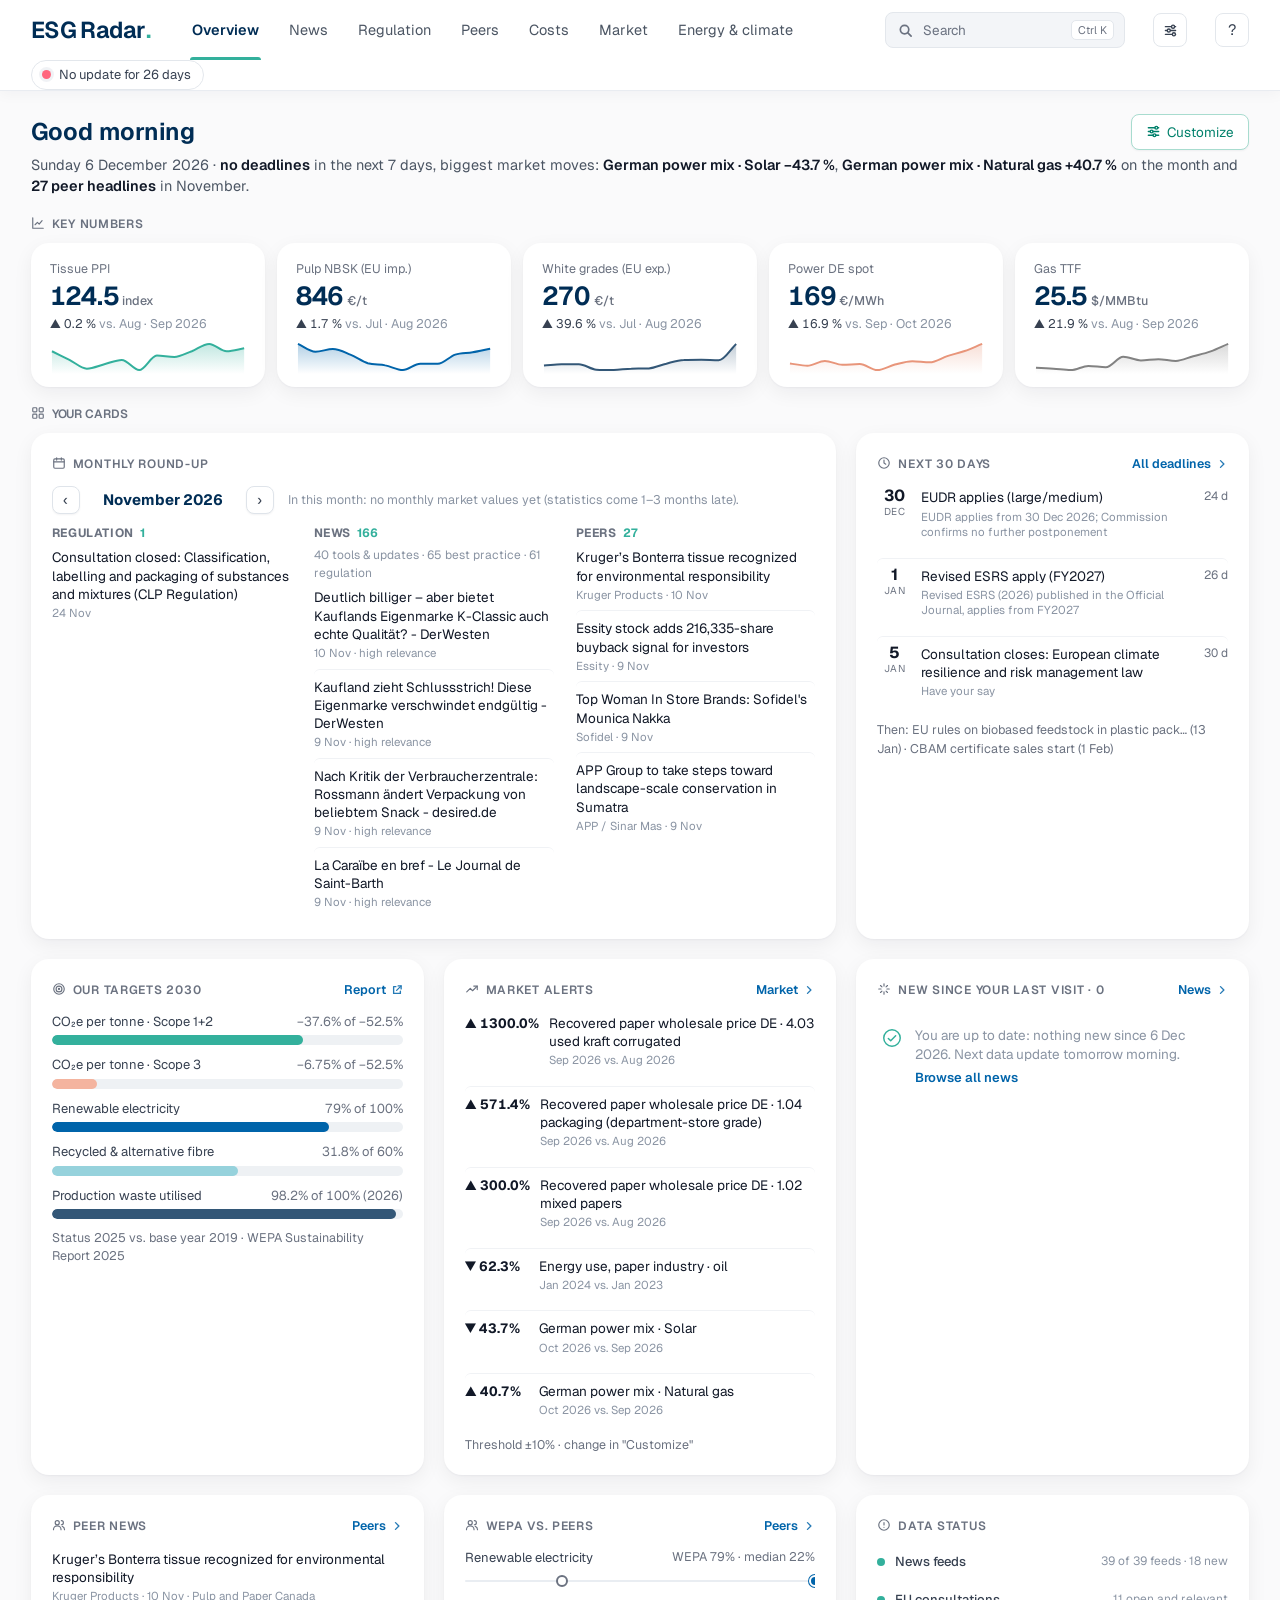
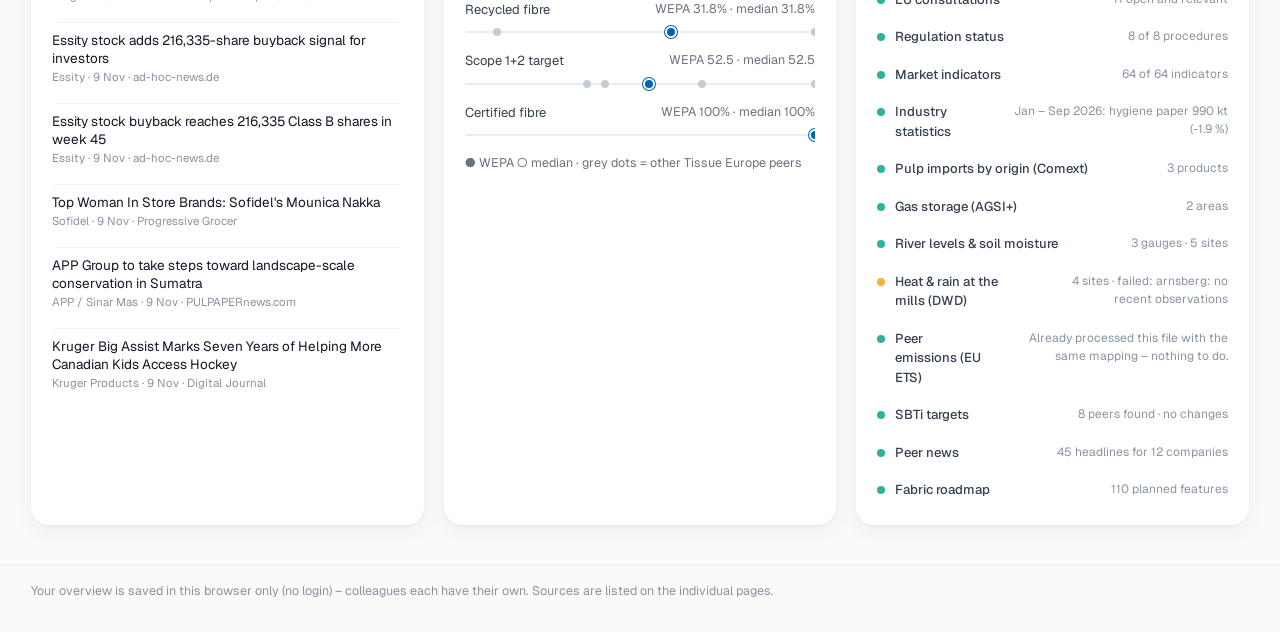
==== index.html @ 9d5ca105 "Add files via upload" ====
<!doctype html>
<html lang="en">
<head>
<meta charset="utf-8">
<script src="assets/theme.js?v=20261110a"></script>
<script src="assets/look.js?v=20261110a"></script>
<script src="assets/views.js?v=20261110a"></script>
<meta name="viewport" content="width=device-width, initial-scale=1">
<title>ESG Radar</title>
<link rel="icon" id="favicon" href="data:image/svg+xml,%3Csvg xmlns=%22http://www.w3.org/2000/svg%22 viewBox=%220 0 64 64%22%3E%3Crect width=%2264%22 height=%2264%22 rx=%2214%22 fill=%22%23002d55%22/%3E%3Cg fill=%22none%22 stroke-linecap=%22round%22 stroke-width=%226%22%3E%3Cpath d=%22M13 39a12 12 0 0 1 12 12%22 stroke=%22%2333b09c%22/%3E%3Cpath d=%22M13 26a25 25 0 0 1 25 25%22 stroke=%22%2396d2dc%22/%3E%3Cpath d=%22M13 13a38 38 0 0 1 38 38%22 stroke=%22%23fff%22/%3E%3C/g%3E%3Ccircle cx=%2213%22 cy=%2251%22 r=%224.5%22 fill=%22%23fff%22/%3E%3C/svg%3E">
<link rel="preconnect" href="https://fonts.googleapis.com">
<link rel="preconnect" href="https://fonts.gstatic.com" crossorigin>
<link rel="stylesheet" href="https://fonts.googleapis.com/css2?family=Geist:wght@400..700&display=swap">
<script src="assets/status.js?v=20261110a" defer></script>
<style>
  :root {
    --blue-900: var(--d-002d55-text, #002d55);
    --blue-700: var(--d-0f4c9c-text, #0f4c9c);
    --blue-500: #1f6fd1;
    --blue-100: var(--d-e6eef9-bg, #e6eef9);
    --blue-50:  var(--d-f3f7fc-bg, #f3f7fc);
    --wepa: var(--d-002d55-text, #002d55);
    --red: #FF667E;
    --red-text: var(--d-c42840-text, #c42840);
    --green: #66C3B4;
    --green-ink: var(--d-0d3d35-text, #0d3d35);
    --green-50: var(--d-e4f4f1-bg, #e4f4f1);
    --green-text: var(--d-1d6b5e-text, #1d6b5e);
    --ink: var(--d-111827-text, #111827);
    --ink-2: var(--d-4b5563-text, #4b5563);
    --ink-3: var(--d-8a94a3-text, #8a94a3);
    --line: var(--d-ebedf1-border, #ebedf1);
    --line-2: var(--d-f0f1f4-border, #f0f1f4);
    --bg: var(--d-fafafb-page, #fafafb);
    --font: "Geist", Aptos, "Segoe UI", system-ui, -apple-system, sans-serif;
  }
  * { box-sizing: border-box; }
  html, body { margin: 0; background: var(--bg); color: var(--ink); font-family: var(--font); font-size: 15px; line-height: 1.5; -webkit-font-smoothing: antialiased; }
  a { color: var(--blue-700); }
  button { font: inherit; }
  .wrap { max-width: 1760px; margin: 0 auto; padding: 0 clamp(16px, 3vw, 48px); }
  .num { font-variant-numeric: tabular-nums; }

  header { background: #fff; border-bottom: 1px solid var(--line); }
  header .wrap { display: flex; flex-wrap: wrap; align-items: center; gap: 8px 28px; padding-top: 16px; padding-bottom: 16px; }
  .brand { display: flex; align-items: center; gap: 12px; text-decoration: none; }
  .brand svg { width: 34px; height: 34px; flex: none; filter: drop-shadow(0 2px 4px rgba(0, 45, 85, .14)); }
  .brand h1 { margin: 0; font-size: 18px; font-weight: 600; color: var(--blue-900); letter-spacing: -.01em; }
  .nav { display: flex; gap: 4px; }
  .nav a { font-size: 14px; color: var(--ink-2); text-decoration: none; padding: 6px 12px; border-radius: 8px; }
  .nav a:hover { background: var(--d-f3f4f6-bg, #f3f4f6); }
  .nav a[aria-current="page"] { color: var(--blue-900); font-weight: 600; background: var(--d-eceef1-bg, #eceef1); }
  .meta { margin-left: auto; font-size: 13px; color: var(--ink-3); }

  main.wrap { padding-top: 28px; padding-bottom: 48px; display: flex; flex-direction: column; gap: 24px; }
  .intro h2 { margin: 0; font-size: 22px; font-weight: 600; color: var(--blue-900); letter-spacing: -.01em; }
  .intro p { margin: 4px 0 0; font-size: 13.5px; color: var(--ink-2); }
  .cap { margin: 0; font-size: 12px; font-weight: 600; letter-spacing: .06em; text-transform: uppercase; color: var(--d-6b7280-text, #6b7280); }
  main.wrap { padding-top: 24px; padding-bottom: 40px; display: flex; flex-direction: column; gap: 18px; }
  .ov-top { display: flex; flex-wrap: wrap; align-items: center; gap: 8px 14px; }
  .ov-top h2 { margin: 0; font-size: 22px; font-weight: 650; color: var(--blue-900); letter-spacing: -.01em; }
  .ov-top p { margin: 0; font-size: 13.5px; color: var(--ink-3); }
  .ov-actions { margin-left: auto; display: flex; gap: 8px; flex: none; }
  /* Customize sits in the top right corner of the page, level with the greeting */
  .brief { position: relative; }
  @media (min-width: 721px) { .br-top .ov-actions { position: absolute; top: 0; right: 0; } .br-txt h2 { padding-right: 330px; } }
  .btn { font: inherit; font-size: 13.5px; border-radius: 10px; padding: 7px 14px; cursor: pointer; border: 1px solid var(--acc-line, #a8dccf); background: var(--d-fff-bg, #fff); color: var(--acc-ink, #00806b); display: inline-flex; align-items: center; gap: 6px; }
  .btn:hover { border-color: var(--acc, #009b82); background: var(--acc-tint, #e8f7f4); }
  .btn.go { background: #009b82; border-color: #009b82; color: #fff; font-weight: 600; }
  .btn.go:hover { background: #00866f; }
  .btn[hidden] { display: none; }

  /* Free placement: a fixed grid of cells (columns follow the screen width); each widget remembers its cell */
  .ov-grid { display: grid; grid-template-columns: repeat(var(--cols, 3), minmax(0, 1fr)); grid-auto-rows: var(--wh, 470px); gap: 16px; align-items: stretch; }
  .slot { border: 2px dashed var(--d-d5dde6-border, #d5dde6); border-radius: 14px; display: grid; place-items: center; color: var(--d-9aa2ae-text, #9aa2ae); font-size: 13px; transition: background .12s, border-color .12s; }
  .slot.over { border-color: #009b82; background: var(--d-e8f7f4-bg, #e8f7f4); color: var(--d-00594a-text, #00594a); }
  @media (max-width: 720px) { .ov-grid { grid-auto-rows: auto; } .slot { display: none; } }
  .w { background: var(--d-fff-bg, #fff); border: 1px solid var(--d-e9ecf1-border, #e9ecf1); border-radius: 14px; padding: 14px 16px 16px; display: flex; flex-direction: column; gap: 10px; min-width: 0; position: relative; height: var(--wh, 470px); overflow: hidden; }
  .w > .wb { flex: 1; min-height: 0; overflow-y: auto; scrollbar-width: thin; }
  .editing .w > .wb { overflow-y: auto; }
  @media (max-width: 720px) { .w { height: auto; } .w > .wb { overflow: visible; } }
  /* Viewing (not customizing): cards in the same row share one height – the tallest card of the row sets it (max. 640px, longer cards scroll) */
  @media (min-width: 721px) {
    .ov-grid:not(.editing) { grid-auto-rows: minmax(260px, auto); align-items: stretch; }
    .ov-grid:not(.editing) > .w { height: auto; max-height: 640px; }
  }

  .wh { display: flex; align-items: center; gap: 8px; min-height: 24px; }
  .wh h3 { margin: 0; font-size: 12px; letter-spacing: .06em; text-transform: uppercase; color: var(--d-6b7280-text, #6b7280); font-weight: 600; }
  .wh a.more { margin-left: auto; font-size: 12.5px; color: var(--d-0064aa-text, #0064aa); text-decoration: none; white-space: nowrap; }
  .wh a.more:hover { text-decoration: underline; }
  .mut { margin: 0; font-size: 12.5px; color: var(--d-6b7280-text, #6b7280); line-height: 1.45; }
  .li { display: flex; gap: 10px; align-items: flex-start; padding: 8px 0; border-top: 1px solid var(--d-f0f2f5-border, #f0f2f5); font-size: 13.5px; color: var(--ink); text-decoration: none; line-height: 1.35; }
  .li:first-of-type { border-top: 0; padding-top: 2px; }
  a.li:hover .t { color: var(--d-0064aa-text, #0064aa); }
  .li .t { flex: 1; min-width: 0; }
  .li small { display: block; color: var(--d-8a94a3-text, #8a94a3); font-size: 11.5px; margin-top: 2px; }
  .li .r { margin-left: auto; font-size: 12px; font-weight: 600; white-space: nowrap; font-variant-numeric: tabular-nums; }
  .soon { color: var(--d-b4441c-text, #b4441c); } .later { color: var(--d-6b7280-text, #6b7280); font-weight: 400 !important; }
  .dd { width: 34px; text-align: center; line-height: 1; flex: none; }
  .dd b { display: block; font-size: 16px; color: var(--ink); }
  .dd span { font-size: 10px; color: var(--d-6b7280-text, #6b7280); text-transform: uppercase; letter-spacing: .04em; }
  .tag { font-size: 10.5px; font-weight: 700; color: var(--d-335777-text, #335777); background: var(--d-e8f4f6-bg, #e8f4f6); border-radius: 4px; padding: 1px 6px; margin-right: 6px; white-space: nowrap; }
  .chg { font-weight: 700; min-width: 64px; font-variant-numeric: tabular-nums; }
  .chg.up, .chg.dn { color: var(--ink); }
  .tg { display: flex; flex-direction: column; gap: 4px; }
  .tg .lab { display: flex; justify-content: space-between; gap: 8px; font-size: 13px; color: var(--d-374151-text, #374151); }
  .tg .lab span { color: var(--d-6b7280-text, #6b7280); font-variant-numeric: tabular-nums; white-space: nowrap; }
  .bar { height: 10px; border-radius: 5px; background: var(--d-eef1f4-bg, #eef1f4); position: relative; overflow: hidden; }
  .bar i { position: absolute; left: 0; top: 0; bottom: 0; border-radius: 5px; }
  .snap { display: grid; grid-template-columns: repeat(auto-fill, minmax(150px, 1fr)); gap: 10px; }
  .sn { background: var(--d-f7f9fb-bg, #f7f9fb); border-radius: 10px; padding: 10px 12px; display: flex; flex-direction: column; gap: 2px; min-width: 0; }
  .sn p { margin: 0; font-size: 11.5px; color: var(--d-4b5563-text, #4b5563); white-space: nowrap; overflow: hidden; text-overflow: ellipsis; }
  .sn b { font-size: 18px; color: var(--d-002d55-text, #002d55); font-variant-numeric: tabular-nums; }
  .sn small { font-size: 11.5px; color: var(--d-6b7280-text, #6b7280); }
  .sn svg { width: 100%; height: 26px; display: block; margin-top: 4px; }
  .ps { display: flex; flex-direction: column; gap: 10px; }
  .ps-row { display: grid; grid-template-columns: minmax(0, 1fr) auto; gap: 4px 10px; font-size: 13px; color: var(--d-374151-text, #374151); }
  .ps-row .scale { grid-column: 1 / -1; position: relative; height: 18px; }
  .ps-row .scale::before { content: ""; position: absolute; left: 0; right: 0; top: 8px; height: 2px; background: var(--d-e9edf2-bg, #e9edf2); border-radius: 2px; }
  .ps-row .m { position: absolute; top: 3px; width: 12px; height: 12px; border-radius: 50%; margin-left: -6px; }
  .ps-row .m.peer { background: #c4ccd6; width: 8px; height: 8px; top: 5px; margin-left: -4px; }
  .ps-row .m.med { background: var(--d-fff-bg, #fff); border: 2px solid #6b7280; }
  .ps-row .m.us { background: #0064aa; border: 2px solid var(--d-fff-border, #fff); box-shadow: 0 0 0 1px #0064aa; }
  .st-row { display: flex; align-items: flex-start; gap: 10px; font-size: 13px; color: var(--d-374151-text, #374151); padding: 4px 0; }
  .st-row i { width: 8px; height: 8px; border-radius: 50%; margin-top: 6px; flex: none; background: #33b09c; }
  .st-row i.warn { background: #f2b33d; } .st-row i.error { background: #FF667E; }
  .st-row span { margin-left: auto; color: var(--d-8a94a3-text, #8a94a3); font-size: 12px; text-align: right; }
  .empty { margin: 0; font-size: 13px; color: var(--ink-3); }
  .cfg { display: flex; flex-wrap: wrap; align-items: center; gap: 6px 10px; padding: 8px 10px; background: var(--d-f5f8fb-bg, #f5f8fb); border-radius: 10px; font-size: 12.5px; color: var(--d-4b5563-text, #4b5563); }
  .cfg input[type=number] { width: 64px; font: inherit; padding: 3px 6px; border: 1px solid var(--d-d5dbe3-border, #d5dbe3); border-radius: 6px; }
  .cfg label { display: inline-flex; align-items: center; gap: 5px; }

  /* briefing (B1): summary, key numbers, round-up + next 30 days */
  .brief { display: flex; flex-direction: column; gap: 16px; }
  .br-top { display: flex; align-items: flex-start; justify-content: space-between; gap: 12px 24px; flex-wrap: wrap; }
  .br-txt h2 { margin: 0; font-size: 24px; font-weight: 650; color: var(--blue-900); letter-spacing: -.01em; }
  .br-txt { flex: 1 1 100%; min-width: 0; }
  .br-txt p { margin: 4px 0 0; font-size: 14.5px; color: var(--ink-2); line-height: 1.5; }
  .kpi-h { display: flex; align-items: center; justify-content: space-between; gap: 10px; margin-bottom: 0; }
  .kpi-h h3 { margin: 0; font-size: 12px; letter-spacing: .06em; text-transform: uppercase; color: var(--d-6b7280-text, #6b7280); font-weight: 600; }
  .kpi-h button { border: 0; background: none; font: inherit; font-size: 12.5px; color: var(--acc-ink, #00806b); cursor: pointer; padding: 4px 8px; border-radius: 8px; }
  .kpi-h button:hover { background: var(--d-f0f2f5-bg, #f0f2f5); }
  .kpi-box[hidden] { display: none; }
  .kcfg { display: flex; flex-direction: column; gap: 10px; padding: 12px 14px; background: var(--d-f5f8fb-bg, #f5f8fb); border-radius: 10px; font-size: 13px; color: var(--d-374151-text, #374151); }
  .kcfg .sw { display: inline-flex; align-items: center; gap: 8px; font-weight: 600; color: var(--d-002d55-text, #002d55); }
  .kcfg .kg { display: grid; grid-template-columns: 150px minmax(0, 1fr); gap: 4px 12px; align-items: baseline; }
  .kcfg .kg > span { font-size: 11.5px; letter-spacing: .05em; text-transform: uppercase; color: var(--d-6b7280-text, #6b7280); font-weight: 600; }
  .kcfg .kg div { display: flex; flex-wrap: wrap; gap: 4px 14px; }
  .kcfg label { display: inline-flex; align-items: center; gap: 5px; cursor: pointer; }
  .kcfg .n { font-size: 12px; color: var(--d-6b7280-text, #6b7280); }
  .kcfg.off .kg { opacity: .45; pointer-events: none; }
  @media (max-width: 600px) { .kcfg .kg { grid-template-columns: minmax(0, 1fr); } }
  .br-txt p b { color: var(--ink); font-weight: 600; }
  .kpis { display: grid; grid-template-columns: repeat(auto-fit, minmax(180px, 1fr)); gap: 12px; }
  .kpi { background: var(--d-fff-bg, #fff); border: 1px solid var(--d-e9ecf1-border, #e9ecf1); border-radius: 14px; padding: 14px 16px 10px; display: flex; flex-direction: column; gap: 3px; text-decoration: none; color: inherit; min-width: 0; transition: border-color .12s, box-shadow .12s; }
  .kpi:hover { border-color: var(--d-b9d3e8-border, #b9d3e8); box-shadow: 0 4px 14px rgba(0, 45, 85, .06); }
  .kpi .l { font-size: 12.5px; color: var(--d-6b7280-text, #6b7280); white-space: nowrap; overflow: hidden; text-overflow: ellipsis; }
  .kpi .v { font-size: 26px; font-weight: 650; color: var(--d-002d55-text, #002d55); letter-spacing: -.01em; line-height: 1.15; font-variant-numeric: tabular-nums; }
  .kpi .v small { font-size: 12.5px; font-weight: 500; color: var(--d-6b7280-text, #6b7280); margin-left: 4px; letter-spacing: 0; }
  .kpi .d { font-size: 12.5px; color: var(--d-374151-text, #374151); font-variant-numeric: tabular-nums; }
  .kpi .d i { font-style: normal; color: var(--d-8a94a3-text, #8a94a3); }
  .kpi svg { width: 100%; height: 34px; display: block; margin-top: 4px; }
  @media (max-width: 600px) { .kpis { grid-template-columns: repeat(2, minmax(0, 1fr)); gap: 8px; } .kpi { padding: 10px 12px 8px; } .kpi .v { font-size: 21px; } .kpi .d i { display: none; } .kpi svg { height: 24px; } }
  .br-cols { display: grid; grid-template-columns: minmax(0, 1.6fr) minmax(0, 1fr); gap: 16px; align-items: start; }
  @media (max-width: 1000px) { .br-cols { grid-template-columns: minmax(0, 1fr); } }
  .card { background: var(--d-fff-bg, #fff); border: 1px solid var(--d-e9ecf1-border, #e9ecf1); border-radius: 14px; padding: 14px 18px 16px; display: flex; flex-direction: column; gap: 10px; min-width: 0; }
  .br-story .rm-grid { display: flex; flex-direction: column; gap: 0; }
  .br-story .rm-sec { display: grid; grid-template-columns: 130px minmax(0, 1fr); gap: 4px 16px; padding: 10px 0; border-top: 1px solid var(--d-f0f2f5-border, #f0f2f5); }
  .br-story .rm-sec:first-child { border-top: 0; }
  .br-story .rm-sec h4 { flex-direction: column; gap: 0; align-items: flex-start; padding-top: 3px; }
  .br-story .rm-sec h4 .rm-n { font-weight: 400; color: var(--d-8a94a3-text, #8a94a3); text-transform: none; letter-spacing: 0; }
  .br-story .rm-items .li:first-of-type { padding-top: 2px; }
  .br-story .rm-items > .empty { padding-top: 2px; }
  @media (max-width: 600px) { .br-story .rm-sec { grid-template-columns: minmax(0, 1fr); } }
  .nx-then { margin: 4px 0 0; font-size: 12.5px; color: var(--d-6b7280-text, #6b7280); }
  .cards-h { font-size: 13px !important; letter-spacing: .06em; text-transform: uppercase; color: var(--d-6b7280-text, #6b7280) !important; font-weight: 600 !important; }
  .drawer h3 + .cfg { margin-bottom: 6px; }

  /* monthly round-up */
  .rm-bar { display: flex; align-items: center; gap: 8px; flex-wrap: wrap; }
  .rm-bar b { font-size: 15px; color: var(--d-002d55-text, #002d55); min-width: 150px; text-align: center; }
  .rm-nav { border: 1px solid var(--d-dfe4ea-border, #dfe4ea); background: var(--d-fff-bg, #fff); border-radius: 8px; width: 28px; height: 28px; cursor: pointer; font-size: 15px; color: var(--d-374151-text, #374151); }
  .rm-nav:disabled { opacity: .35; cursor: default; }
  .rm-gone { font-size: 12.5px; color: var(--d-8a94a3-text, #8a94a3); margin-left: 6px; }
  .rm-grid { display: grid; grid-template-columns: repeat(var(--rm-n, 4), minmax(0, 1fr)); gap: 14px 22px; }
  @media (max-width: 1100px) { .rm-grid { grid-template-columns: repeat(2, minmax(0, 1fr)); } }
  @media (max-width: 600px) { .rm-grid { grid-template-columns: minmax(0, 1fr); } }
  .rm-sec h4 { margin: 0 0 4px; font-size: 12px; letter-spacing: .05em; text-transform: uppercase; color: var(--d-6b7280-text, #6b7280); display: flex; gap: 6px; align-items: baseline; }
  .rm-n { font-size: 12px; font-weight: 700; color: var(--d-33b09c-text, #33b09c); letter-spacing: 0; }
  .rm-types { margin: 0 0 4px; font-size: 12px; color: var(--d-8a94a3-text, #8a94a3); }
  .rm-mv { display: flex; justify-content: space-between; align-items: baseline; gap: 10px; padding: 7px 0; border-top: 1px solid var(--d-f0f2f5-border, #f0f2f5); font-size: 13.5px; color: var(--ink); text-decoration: none; line-height: 1.3; }
  .rm-mv:first-child { border-top: 0; padding-top: 2px; }
  .rm-mv span { min-width: 0; }
  .rm-mv small { display: block; font-size: 11.5px; color: var(--d-8a94a3-text, #8a94a3); margin-top: 1px; }
  .rm-mv b { color: var(--ink); font-weight: 600; font-variant-numeric: tabular-nums; white-space: nowrap; }
  a.rm-mv:hover span { color: var(--d-0064aa-text, #0064aa); }

  /* edit mode */
  .editing .w { cursor: grab; outline: 2px dashed var(--d-b9d3e8-border, #b9d3e8); outline-offset: -2px; }
  .editing .w.dragging { opacity: .45; }
  .editing .w.drop-on { box-shadow: 0 0 0 3px #009b82; }
  .wctl { display: none; gap: 4px; margin-left: auto; }
  .editing .wctl { display: flex; }
  .editing .wh a.more { display: none; }
  .wctl button { width: 26px; height: 26px; border: 0; border-radius: 7px; background: var(--d-f0f3f6-bg, #f0f3f6); color: var(--d-4b5563-text, #4b5563); cursor: pointer; font-size: 13px; line-height: 1; }
  .wctl button:hover { background: var(--d-e3e9ef-bg, #e3e9ef); }
  .grip { color: var(--d-9aa2ae-text, #9aa2ae); font-size: 14px; letter-spacing: -2px; margin-right: 2px; display: none; }
  .editing .grip { display: inline; }
  .drawer { background: var(--d-fff-bg, #fff); border: 1px solid var(--d-e9ecf1-border, #e9ecf1); border-radius: 14px; padding: 14px 16px; display: flex; flex-direction: column; gap: 10px; }
  .drawer[hidden] { display: none; }
  .drawer h3 { margin: 0; font-size: 14px; color: var(--d-002d55-text, #002d55); }
  .cat { display: grid; grid-template-columns: repeat(auto-fill, minmax(220px, 1fr)); gap: 10px; }
  .ci { border: 1px dashed var(--d-c9d3de-border, #c9d3de); border-radius: 10px; padding: 10px 12px; text-align: left; font: inherit; background: var(--d-fff-bg, #fff); cursor: pointer; display: flex; flex-direction: column; gap: 3px; }
  .ci b { font-size: 13.5px; color: var(--d-002d55-text, #002d55); }
  .ci small { font-size: 12px; color: var(--d-6b7280-text, #6b7280); }
  .ci.on { border-style: solid; border-color: #33b09c; background: var(--d-f1faf8-bg, #f1faf8); }
  .ci:hover { border-color: #33b09c; }
  footer { border-top: 1px solid var(--line); padding: 16px 0 28px; font-size: 12.5px; color: var(--ink-3); }
  footer p { margin: 0 0 4px; }
  button:focus-visible, a:focus-visible, input:focus-visible { outline: 2px solid var(--blue-500); outline-offset: 2px; }
  @media (max-width: 720px) { .ov-actions { margin-left: 0; } }
  /* one rhythm for the page: 18px between sections, 10px between a section label and its content */
  .brief { gap: 18px; }
  .kpi-box { display: flex; flex-direction: column; gap: 10px; }
  .ov-top { margin-bottom: -8px; }
  .kpi-h h3, .cards-h { font-size: 12px !important; line-height: 18px; }
</style>
<link rel="stylesheet" href="assets/theme.css?v=20261110a">
<script src="assets/colresize.js?v=20261110a" defer></script>
<script>
  // Old links to the News page (…/#area=climate, #tab=monthly …) now live on news.html
  // (only for links from outside – clicking "Overview" inside the site never redirects)
  (function () {
    const h = location.hash, internal = document.referrer && document.referrer.indexOf(location.origin) === 0;
    if (/[#&](area|view|tab|type|impact|tool|topic|q)=/.test(h)) {
      if (internal) history.replaceState(null, "", location.pathname); else location.replace("news.html" + h);
    }
  })();
</script>
</head>
<body>
<header>
  <div class="wrap">
    <a class="brand" href="./">
      <h1>ESG Radar<span class="brand-dot" aria-hidden="true">.</span></h1>
    </a>
    <nav class="nav" aria-label="Pages"><a href="./" aria-current="page" data-page="overview">Overview</a><a href="news.html" data-page="radar">News</a><a href="regulation.html" data-page="regulation">Regulation</a><a href="peers.html" data-page="peers">Peers</a><a href="costs.html" data-page="costs">Costs</a><a href="market.html" data-page="market">Market</a><a href="energy.html" data-page="energy">Energy &amp; climate</a></nav>
    <span class="meta" id="meta">Loading…</span>
  </div>
</header>
<main class="wrap">
  <section class="brief" aria-labelledby="hello">
    <div class="br-top">
      <div class="br-txt"><h2 id="hello">Overview</h2><p id="summary">Loading the latest data …</p></div>
      <!-- one Customize button for the whole page (key numbers and cards) -->
      <div class="ov-actions">
        <button type="button" class="btn" id="reset" hidden>↺ Reset</button>
        <button type="button" class="btn" id="add" hidden>＋ Add cards</button>
        <button type="button" class="btn" id="edit"><svg width="15" height="15" viewBox="0 0 16 16" fill="none" stroke="currentColor" stroke-width="1.5" stroke-linecap="round" aria-hidden="true"><path d="M2.5 4h7M12.5 4h1M2.5 8h2M7.5 8h6M2.5 12h5M10.5 12h3"/><circle cx="11" cy="4" r="1.5"/><circle cx="6" cy="8" r="1.5"/><circle cx="9" cy="12" r="1.5"/></svg>Customize</button>
        <button type="button" class="btn go" id="done" hidden>Done</button>
      </div>
    </div>
    <div class="kpi-box" id="kpi-box">
      <div class="kpi-h"><h3 id="kpi-title">Key numbers</h3></div>
      <div class="kpis" id="kpis" aria-labelledby="kpi-title"></div>
    </div>
  </section>
  <div class="ov-top">
    <h2 class="cards-h">Your cards</h2>
    <p id="since"></p>
  </div>
  <section class="drawer" id="drawer" hidden aria-labelledby="dr-title">
    <h3 id="kpi-cfg-title">Key numbers</h3>
    <div class="kcfg" id="kpi-cfg"></div>
    <h3 id="dr-title">Add or remove cards</h3>
    <div class="cat" id="cat"></div>
    <p class="mut">Drag a card onto any free cell (dashed) or onto another card to swap them – or use the arrows. ⤢ switches between narrow and wide. Empty cells stay empty, so you can leave gaps. Your layout is saved in this browser.</p>
  </section>
  <div class="ov-grid" id="grid"></div>
</main>
<footer><div class="wrap">
  <p>Your overview is saved in this browser only (no login) – colleagues each have their own. Sources are listed on the individual pages.</p>
</div></footer>

<script src="assets/carbon.js?v=20261110a"></script>
<script>
(function () {
  const $ = (id) => document.getElementById(id);
  const el = (tag, cls, text) => { const n = document.createElement(tag); if (cls) n.className = cls; if (text != null) n.textContent = text; return n; };
  const NS = "http://www.w3.org/2000/svg";
  const svgEl = (tag, attrs) => { const n = document.createElementNS(NS, tag); Object.entries(attrs || {}).forEach(([k, v]) => n.setAttribute(k, v)); return n; };
  const store = { get(k) { try { return localStorage.getItem(k); } catch (e) { return null; } }, set(k, v) { try { localStorage.setItem(k, v); } catch (e) {} } };
  const sess = { get(k) { try { return sessionStorage.getItem(k); } catch (e) { return null; } }, set(k, v) { try { sessionStorage.setItem(k, v); } catch (e) {} } };
  const today = new Date(); today.setHours(0, 0, 0, 0);
  const isoDay = (d) => d.getFullYear() + "-" + String(d.getMonth() + 1).padStart(2, "0") + "-" + String(d.getDate()).padStart(2, "0");
  const todayIso = isoDay(today);
  const parse = (s) => { const [y, m, d] = s.slice(0, 10).split("-").map(Number); return new Date(y, m - 1, d || 1); };
  const days = (s) => Math.round((parse(s) - today) / 864e5);
  const fmt = (s) => parse(s).toLocaleDateString("en-GB", { day: "numeric", month: "short", year: "numeric" });
  const fmtShort = (s) => parse(s).toLocaleDateString("en-GB", { day: "numeric", month: "short" });
  const MON = ["Jan", "Feb", "Mar", "Apr", "May", "Jun", "Jul", "Aug", "Sep", "Oct", "Nov", "Dec"];
  const fmtMonth = (s) => MON[+s.slice(5, 7) - 1] + " " + s.slice(0, 4);
  const getJSON = (p, fb) => fetch(p, { cache: "no-store" }).then((r) => (r.ok ? r.json() : fb)).catch(() => fb);

  // ---------- "new since last visit" – same rule as the News page ----------
  let base = sess.get("radar.base");
  if (base == null) { base = store.get("radar.lastVisit") || todayIso; sess.set("radar.base", base); store.set("radar.lastVisit", todayIso); }
  let saved = new Set(); try { saved = new Set(JSON.parse(store.get("radar.saved") || "[]")); } catch (e) {}

  // ---------- layout ----------
  const KEY = "radar.overview.v1";
  const DEFAULT = { items: [{ id: "roundup", wide: true }, { id: "next30" }, { id: "targets" }, { id: "alerts" }, { id: "newsince" }, { id: "peernews" }, { id: "peersnap" }, { id: "status" }], threshold: 10, snap: ["ppi_tissue", "ppi_pulp", "gas_ttf", "eurusd"], kpis: ["ppi_tissue", "pulp_nbsk_eu", "rcp_white_exp", "power_de_spot", "gas_ttf"], showKpis: true, intro: ["briefing", "cards2"] };
  let L = (() => { try { const x = JSON.parse(store.get(KEY)); if (x && Array.isArray(x.items)) return { ...DEFAULT, ...x }; } catch (e) {} return JSON.parse(JSON.stringify(DEFAULT)); })();
  const save = () => store.set(KEY, JSON.stringify(L));
  let editing = false, D = {};

  // ---------- helpers ----------
  // empty states: shared component from theme.js (icon + why it is empty + one useful action)
  const emptyState = (t, a, k) => (window.RadarEmpty ? window.RadarEmpty(t, a, k) : el("p", "empty", t));
  const nextRun = () => { // the data update runs Mon–Fri at 05:17 UTC
    const n = new Date(); const d = new Date(Date.UTC(n.getUTCFullYear(), n.getUTCMonth(), n.getUTCDate(), 5, 17));
    while (d <= n || d.getUTCDay() === 0 || d.getUTCDay() === 6) d.setUTCDate(d.getUTCDate() + 1);
    const days = Math.round((new Date(d.getFullYear(), d.getMonth(), d.getDate()) - new Date(n.getFullYear(), n.getMonth(), n.getDate())) / 864e5);
    return days === 0 ? "this morning" : days === 1 ? "tomorrow morning" : d.toLocaleDateString("en-GB", { weekday: "long" }) + " morning";
  };
  // open EU consultations without the ones that have little link to tissue (rule in theme.js → RadarCons)
  const relCons = () => (D.reg.consultations || []).filter((c) => !window.RadarCons || RadarCons.relevant(c));
  const li = (href, cls) => { const a = el(href ? "a" : "div", "li" + (cls ? " " + cls : "")); if (href) { a.href = href; if (/^https?:/.test(href)) { a.target = "_blank"; a.rel = "noopener"; } } return a; };
  const tx = (title, sub) => { const t = el("div", "t", title); if (sub) t.appendChild(el("small", null, sub)); return t; };
  const dd = (iso) => { const d = parse(iso); const x = el("div", "dd"); x.append(el("b", null, String(d.getDate())), el("span", null, MON[d.getMonth()])); return x; };
  function spark(series, color) {
    const s = svgEl("svg", { viewBox: "0 0 100 26", preserveAspectRatio: "none", "aria-hidden": "true" });
    const pts = series.slice(-24); if (pts.length < 2) return s;
    const v = pts.map((p) => p[1]), lo = Math.min(...v), hi = Math.max(...v);
    const c = color || "var(--d-335777-text, #335777)", sp = pts.map((p, k) => [(k / (pts.length - 1)) * 98 + 1, 23 - ((p[1] - lo) / (hi - lo || 1)) * 20]);
    RadarViz.area(s, sp, 26, c, 0.3);
    s.appendChild(svgEl("path", { d: RadarViz.path(sp), fill: "none", stroke: c, "stroke-width": 2, "vector-effect": "non-scaling-stroke", "stroke-linejoin": "round" }));
    return s;
  }
  const marketList = () => (D.market && D.market.indicators || []).filter((i) => i.series && i.series.length > 1 && i.source !== "manual");
  const short = (i) => ({ ppi_tissue: "Tissue PPI", ppi_pulp: "Pulp PPI", ppi_paper: "Paper PPI", prod_paper: "Paper output", us_recovered_paper: "Recovered paper (US)", us_wood_pulp: "Wood pulp (US)", gas_ttf: "Gas TTF", elec_de: "Electricity DE", gas_de: "Gas DE", res_share_de: "Renewables DE", eurusd: "EUR/USD" }[i.id] || (i.country ? "Grid " + i.country : i.label));
  function change(i) { // last value vs. previous value (month on month, or half-year on half-year)
    const s = i.series; const a = s[s.length - 2], b = s[s.length - 1];
    if (!a || !b || !a[1] || a[1] < 0) return null; // no % change on a negative base
    return { pct: (100 * (b[1] - a[1])) / a[1], from: a[0], to: b[0], pp: i.unit === "%" ? b[1] - a[1] : null };
  }

  // ---------- widgets ----------
  const W = {
    carbon: { off: true, title: "Carbon cost exposure", desc: "WEPA's EU ETS emissions × EUA price, with a price slider", wide: true, more: ["Energy & climate →", "energy.html"],
      render(b) { CarbonCost.render(b, D.ets, D.market, {}); } },
    roundup: { title: "Monthly round-up", desc: "What changed in a month: regulation, news, market moves, peers", wide: true, more: null,
      render(b) { renderRoundup(b); } },
    next30: { title: "Next 30 days", desc: "Deadlines and consultations closing soon", more: ["All deadlines →", "regulation.html#view=roadmap"],
      render(b) { renderNext30(b); } },
    alerts: { title: "Market alerts", desc: "Indicators that moved beyond your threshold", more: ["Market →", "market.html"],
      render(b) {
        const th = Number(L.threshold) || 10;
        const hits = marketList().map((i) => ({ i, c: change(i) })).filter((x) => x.c && Math.abs(x.c.pct) >= th).sort((a, b) => Math.abs(b.c.pct) - Math.abs(a.c.pct));
        if (editing) {
          const cfg = el("div", "cfg"); const lab = el("label"); const inp = document.createElement("input");
          inp.type = "number"; inp.min = 1; inp.max = 100; inp.value = th;
          inp.addEventListener("change", () => { L.threshold = Math.max(1, Number(inp.value) || 10); save(); renderAll(); });
          lab.append(document.createTextNode("Alert when an indicator moves at least"), inp, document.createTextNode("% vs. the previous value"));
          cfg.appendChild(lab); b.appendChild(cfg);
        }
        if (!marketList().length) { b.appendChild(emptyState("Market data arrives with the next data update.")); return; }
        if (!hits.length) { b.appendChild(emptyState(`No indicator moved more than ${th} % in its latest period.`, editing ? null : { label: "Change the threshold", onClick: () => $("edit").click() }, "done")); return; }
        hits.slice(0, 6).forEach(({ i, c }) => {
          const r = li("market.html#cmp=" + i.id);
          const ch = el("span", "chg " + (c.pct > 0 ? "up" : "dn"), (c.pct > 0 ? "▲ " : "▼ ") + Math.abs(c.pct).toFixed(1) + "%");
          r.append(ch, tx(short(i), (i.freq === "half-yearly" ? "H" : "") + fmtMonth(c.to) + " vs. " + fmtMonth(c.from)));
          b.appendChild(r);
        });
        b.appendChild(el("p", "mut", `Threshold ±${th}% · change in "Customize"`));
      } },
    targets: { title: "Our targets 2030", desc: "WEPA's public targets and progress", more: ["Report ↗", null],
      render(b, w) {
        const wepa = (D.peers && D.peers.companies || []).find((c) => c.isUs);
        const t = wepa && wepa.targets2030;
        if (!t) { b.appendChild(emptyState("No target data yet (data/peers.json → targets2030).")); return; }
        if (t.src) { const a = w.querySelector("a.more"); if (a) a.href = t.src; }
        const cols = ["#33b09c", "#f4b49f", "#0064aa", "#96d2dc", "#335777"];
        t.items.forEach((x, k) => {
          const g = el("div", "tg"); const lab = el("div", "lab", x.label);
          lab.appendChild(el("span", null, x.fmt.replace("{c}", x.current).replace("{t}", x.target)));
          const bar = el("div", "bar"); const i = el("i"); i.style.width = Math.min(100, (100 * x.current) / x.target) + "%"; i.style.background = cols[k % cols.length];
          bar.appendChild(i); g.append(lab, bar); b.appendChild(g);
        });
        b.appendChild(el("p", "mut", `Status ${t.year} vs. base year ${t.base} · WEPA Sustainability Report ${t.year}`));
      } },
    deadlines: { title: "Next deadlines", desc: "Regulatory dates and consultations closing", more: ["All →", "news.html"],
      render(b) {
        const list = [];
        (D.radar.entries || []).forEach((e) => { if (e.nextDate && e.nextDate >= todayIso) list.push({ date: e.nextDate, title: e.nextDateLabel || e.title, sub: e.title, href: "news.html#" + e.id }); });
        relCons().forEach((c) => { if (c.end >= todayIso) list.push({ date: c.end, title: "Consultation closes: " + c.title, sub: "Have your say", href: c.url }); });
        list.sort((a, b) => a.date.localeCompare(b.date));
        if (!list.length) { b.appendChild(emptyState("No upcoming deadlines recorded.", { label: "Open the roadmap", href: "regulation.html#view=roadmap" }, "done")); return; }
        list.slice(0, 5).forEach((x) => { const r = li(x.href); const d = days(x.date); r.append(dd(x.date), tx(x.title, x.sub !== x.title ? x.sub : null), el("span", "r " + (d <= 60 ? "soon" : "later"), d <= 0 ? "today" : d + " d")); b.appendChild(r); });
      } },
    newsince: { title: "New since your last visit", desc: "Incl. EUR-Lex, EFRAG and status updates", more: ["News →", "news.html#view=new"],
      render(b, w) {
        const list = (D.radar.entries || []).filter((e) => (e.added || e.date || "") > base).sort((a, b) => (b.date || "").localeCompare(a.date || ""));
        w.querySelector("h3").textContent = "New since your last visit · " + list.length;
        if (!list.length) { b.appendChild(emptyState("You are up to date: nothing new since " + fmt(base) + ". Next data update " + nextRun() + ".", { label: "Browse all news", href: "news.html" }, "done")); return; }
        list.slice(0, 5).forEach((e) => { const r = li(e.url); const tg = el("span", "tag", (e.source || "").replace(/ \(via.*\)/, "").slice(0, 18)); const t = tx(e.title, (e.date ? fmtShort(e.date) : "")); t.prepend(tg); r.append(t); b.appendChild(r); });
      } },
    peernews: { title: "Peer news", desc: "Latest headlines per peer company", more: ["Peers →", "peers.html"],
      render(b) {
        const names = Object.fromEntries((D.peers.companies || []).map((c) => [c.id, c.name]));
        const all = []; Object.entries((D.pnews && D.pnews.companies) || {}).forEach(([id, list]) => (list || []).forEach((n) => all.push({ ...n, co: names[id] || id })));
        all.sort((a, b) => (b.date || "").localeCompare(a.date || ""));
        if (!all.length) { b.appendChild(emptyState("Peer news arrives with the next data update.")); return; }
        all.slice(0, 6).forEach((n) => { const r = li(n.url); r.append(tx(n.title, [n.co, n.date ? fmtShort(n.date) : "", n.source].filter(Boolean).join(" · "))); b.appendChild(r); });
      } },
    consult: { title: "Consultations closing", desc: "Open EU consultations on our topics", more: ["Regulation →", "regulation.html"],
      render(b) {
        const list = relCons().filter((c) => c.end >= todayIso).sort((a, b) => a.end.localeCompare(b.end));
        if (!list.length) { b.appendChild(emptyState("No open consultation on our topics right now.", { label: "All consultations", href: "regulation.html" }, "done")); return; }
        list.slice(0, 5).forEach((c) => { const r = li(c.url); const d = days(c.end); r.append(dd(c.end), tx(c.title, [c.type, c.dg].filter(Boolean).join(" · ")), el("span", "r " + (d <= 14 ? "soon" : "later"), d + " d")); b.appendChild(r); });
      } },
    regchanges: { title: "Regulation changes", desc: "Latest official steps in the tracker", more: ["Regulation →", "regulation.html"],
      render(b) {
        const rows = Object.fromEntries((D.roadmap.rows || []).map((r) => [r.id, r.label]));
        const list = Object.entries(D.reg.procedures || {}).filter(([, p]) => p.latest).map(([id, p]) => ({ id, p })).sort((a, b) => b.p.latest.date.localeCompare(a.p.latest.date));
        if (!list.length) { b.appendChild(emptyState("Regulation status arrives with the next data update.")); return; }
        list.slice(0, 5).forEach(({ id, p }) => { const r = li("regulation.html#topic=" + id); const t = tx((rows[id] || id) + ": " + p.latest.label, fmt(p.latest.date)); if (p.changed && days(p.changed) >= -30) t.prepend(el("span", "tag", "NEW")); r.append(t); b.appendChild(r); });
      } },
    saved: { title: "Saved items", desc: "Cards you starred on the News page", more: ["News →", "news.html#view=saved"],
      render(b) {
        const list = (D.radar.entries || []).filter((e) => saved.has(e.id));
        if (!list.length) { b.appendChild(emptyState("Nothing saved yet. Click the star on a news card to keep it here.", { label: "Go to News", href: "news.html" })); return; }
        list.slice(0, 6).forEach((e) => { const r = li(e.url); r.append(tx(e.title, [e.source, e.date ? fmtShort(e.date) : ""].filter(Boolean).join(" · "))); b.appendChild(r); });
      } },
    snapshot: { title: "Market snapshot", desc: "Your choice of market indicators", more: ["Market →", "market.html"],
      render(b) {
        const all = marketList();
        if (editing) {
          const cfg = el("div", "cfg"); cfg.appendChild(el("span", null, "Show:"));
          all.forEach((i) => { const lab = el("label"); const cb = document.createElement("input"); cb.type = "checkbox"; cb.checked = L.snap.includes(i.id);
            cb.addEventListener("change", () => { L.snap = cb.checked ? [...L.snap, i.id] : L.snap.filter((x) => x !== i.id); save(); renderAll(); });
            lab.append(cb, document.createTextNode(short(i))); cfg.appendChild(lab); });
          b.appendChild(cfg);
        }
        const list = L.snap.map((id) => all.find((i) => i.id === id)).filter(Boolean);
        if (!list.length) { b.appendChild((all.length ? emptyState("No indicators chosen for this card.", editing ? null : { label: "Choose indicators", onClick: () => $("edit").click() }) : emptyState("Market data arrives with the next data update."))); return; }
        const g = el("div", "snap");
        list.forEach((i) => {
          const last = i.series[i.series.length - 1]; const ya = i.series.find((p) => p[0].slice(0, 7) === (Number(last[0].slice(0, 4)) - 1) + last[0].slice(4, 7));
          const x = el("a", "sn"); x.href = "market.html#cmp=" + i.id; x.style.textDecoration = "none";
          x.append(el("p", null, short(i)), el("b", null, last[1].toLocaleString("en-GB", { maximumFractionDigits: i.unit === "index" || i.unit === "%" ? 1 : 2 })),
            el("small", null, ya && ya[1] ? ((last[1] - ya[1]) / ya[1] * 100 > 0 ? "▲ +" : "▼ ") + ((last[1] - ya[1]) / ya[1] * 100).toFixed(1) + "% y/y" : fmtMonth(last[0].slice(0, 7))), spark(i.series));
          g.appendChild(x);
        });
        b.appendChild(g);
      } },
    peersnap: { title: "WEPA vs. peers", desc: "WEPA against the Tissue Europe peers", more: ["Peers →", "peers.html"],
      render(b) {
        const cos = (D.peers.companies || []).filter((c) => c.isUs || (c.groups || []).includes("europe"));
        const keys = ["renewableElectricity", "recycledFibre", "scope12Target", "certifiedFibre"];
        const box = el("div", "ps");
        keys.forEach((k) => {
          const def = D.peers.kpis[k]; const vals = cos.map((c) => ({ c, v: c.kpis[k] && typeof c.kpis[k].v === "number" ? c.kpis[k].v : null })).filter((x) => x.v != null);
          const us = vals.find((x) => x.c.isUs); if (!us || vals.length < 2) return;
          const sorted = vals.map((x) => x.v).sort((a, c) => a - c); const med = sorted[Math.floor((sorted.length - 1) / 2)];
          const lo = Math.min(0, ...sorted), hi = Math.max(...sorted) || 1; const pos = (v) => ((v - lo) / (hi - lo || 1)) * 100;
          const row = el("div", "ps-row"); row.append(el("span", null, def.label), el("span", "mut", "WEPA " + us.v + (def.unit || "") + " · median " + med + (def.unit || "")));
          const sc = el("div", "scale");
          vals.forEach((x) => { if (x.c.isUs) return; const m = el("i", "m peer"); m.style.left = pos(x.v) + "%"; m.title = x.c.name + ": " + x.v; sc.appendChild(m); });
          const md = el("i", "m med"); md.style.left = pos(med) + "%"; md.title = "Median " + med; sc.appendChild(md);
          const mu = el("i", "m us"); mu.style.left = pos(us.v) + "%"; mu.title = "WEPA " + us.v; sc.appendChild(mu);
          row.appendChild(sc); box.appendChild(row);
        });
        if (!box.children.length) { b.appendChild(emptyState("Not enough comparable values.")); return; }
        b.appendChild(box); b.appendChild(el("p", "mut", "● WEPA  ○ median  · grey dots = other Tissue Europe peers"));
      } },
    status: { title: "Data status", desc: "Which sources updated in the last run", more: null,
      render(b) {
        const s = D.status && D.status.sources;
        if (!s) { b.appendChild(emptyState("The data update has not run yet.")); return; }
        Object.values(s).sort((a, c) => (a.order || 50) - (c.order || 50)).forEach((x) => { const r = el("div", "st-row"); const i = el("i", x.status === "ok" ? "" : x.status); r.append(i, el("b", null, x.label), el("span", null, x.detail)); r.querySelector("b").style.fontWeight = "500"; b.appendChild(r); });
      } },
  };

  // ---------- your News views as cards (views are saved on the News page, see assets/views.js) ----------
  if (window.RadarViews) {
    const VS = RadarViews.load();
    const vctx = { isNew: (e) => (e.added || e.date || "") > base, isSaved: (e) => saved.has(e.id) };
    let vpool = null;
    const viewPool = () => vpool || (vpool = (() => {
      const es = ((D.radar && D.radar.entries) || []).filter((e) => e && e.title && e.url);
      const urls = new Set(es.map((e) => e.url));
      return es.concat(RadarViews.peerEntries(D.pnews, D.peers).filter((e) => !urls.has(e.url)));
    })());
    VS.list.forEach((v) => {
      const href = "news.html#v=" + encodeURIComponent(v.id);
      W["view:" + v.id] = { title: v.name, desc: "Your News view: latest entries and what is new", more: ["Open view →", href],
        render(b, w) {
          if (!D.radar) return;
          const list = viewPool().filter((e) => RadarViews.match(e, v.f, vctx))
            .sort((a, c) => (vctx.isNew(c) - vctx.isNew(a)) || (c.date || "").localeCompare(a.date || ""));
          const nn = list.filter(vctx.isNew).length;
          w.querySelector("h3").textContent = v.name + (nn ? " · " + nn + " new" : "");
          if (!list.length) { b.appendChild(emptyState("No news in this view yet. The next data update runs " + nextRun() + ".", { label: "Open the view", href }, "wait")); return; }
          list.slice(0, 5).forEach((e) => {
            const r = li(e.url); const t = tx(e.title, [(e.source || "").replace(/ \(via.*\)/, ""), e.date ? fmtShort(e.date) : ""].filter(Boolean).join(" · "));
            if (vctx.isNew(e)) t.prepend(el("span", "tag", "NEW"));
            r.append(t); b.appendChild(r);
          });
          if (list.length > 5) b.appendChild(el("p", "mut", list.length + " entries in this view" + (nn ? ", " + nn + " new since your last visit" : "")));
        } };
    });
  }

  // ---------- Monthly round-up ----------
  const MONTHS = ["January", "February", "March", "April", "May", "June", "July", "August", "September", "October", "November", "December"];
  const SHORT = { ppi_tissue: "Tissue PPI", ppi_pulp: "Pulp PPI", ppi_paper: "Paper PPI", prod_paper: "Paper output", us_recovered_paper: "Recovered paper (US)", us_wood_pulp: "Wood pulp (US)", pulp_nbsk_eu: "Pulp NBSK (EU imp.)", pulp_bhkp_eu: "Pulp BHKP (EU imp.)", rcp_export_eu: "Recovered paper (EU exp.)", rcp_occ_exp: "OCC (EU exp.)", rcp_white_exp: "White grades (EU exp.)", rcp_news_exp: "News & PAMS (EU exp.)", rcp_mixed_exp: "Mixed papers (EU exp.)", rcp_occ_intra: "OCC (intra-EU)", rcp_white_intra: "White grades (intra-EU)", de_rcp_102: "DE 1.02 mixed", de_rcp_104: "DE 1.04 packaging", de_rcp_403: "DE 4.03 kraft corrugated", de_rcp_111: "DE 1.11 deinking", ppi_corrugated: "Corrugated PPI (EU)", us_recycled_board: "Recycled board (US)", us_corrugated_boxes: "Corrugated boxes (US)", gas_ttf: "Gas TTF", elec_de: "Electricity DE", power_de_spot: "Power DE spot", gas_de: "Gas DE", res_share_de: "Renewables DE", eurusd: "EUR/USD" };
  let rmMonth = null; // "YYYY-MM"
  function roundupData(m) {
    const inM = (d) => (d || "").slice(0, 7) === m;
    const rows = Object.fromEntries((D.roadmap.rows || []).map((r) => [r.id, r.label]));
    const reg = [];
    Object.entries(D.reg.procedures || {}).forEach(([id, p]) => (p.steps || []).filter((st) => inM(st.date)).forEach((st) => reg.push({ t: (rows[id] || id) + ": " + st.label, d: st.date, href: "regulation.html#topic=" + id })));
    const seenReg = new Set(); const regU = reg.sort((a, b) => b.d.localeCompare(a.d)).filter((r) => { const k = r.t; if (seenReg.has(k)) return false; seenReg.add(k); return true; });
    const news = (D.radar.entries || []).filter((e) => inM(e.date) && !e.dateIsAdded);
    const high = news.filter((e) => e.relevance === "high").sort((a, b) => (b.date || "").localeCompare(a.date || ""));
    const byType = {}; news.forEach((e) => { byType[e.type] = (byType[e.type] || 0) + 1; });
    const moves = [];
    (D.market && D.market.indicators || []).forEach((i) => {
      if (!i.series || i.group === "grid" || i.source === "manual") return;
      const k = i.series.findIndex((p) => p[0].slice(0, 7) === m); if (k < 1) return;
      const a = i.series[k - 1][1], v = i.series[k][1]; if (!a || a < 0) return;
      const pct = (100 * (v - a)) / Math.abs(a); if (Math.abs(pct) >= 200) return; // tiny bases (some recovered-paper indices) give meaningless %
      moves.push({ id: i.id, name: SHORT[i.id] || i.label, pct, unit: i.unit });
    });
    moves.sort((a, b) => Math.abs(b.pct) - Math.abs(a.pct));
    const names = Object.fromEntries((D.peers.companies || []).map((c) => [c.id, c.name]));
    const pn = []; Object.entries((D.pnews && D.pnews.companies) || {}).forEach(([id, list]) => (list || []).forEach((n) => { if (inM(n.date)) pn.push({ ...n, co: names[id] || id }); }));
    const seenPn = new Set(); const pnU = pn.sort((a, b) => (b.date || "").localeCompare(a.date || "")).filter((n) => { const k = n.title.slice(0, 60).toLowerCase(); if (seenPn.has(k)) return false; seenPn.add(k); return true; });
    const cons = relCons().filter((c) => inM(c.end));
    return { reg: regU, news, high, byType, moves, pn: pnU, cons };
  }
  function renderRoundup(b) {
    const now = new Date(); const cur = now.getFullYear() + "-" + String(now.getMonth() + 1).padStart(2, "0");
    const prevM = (m, d) => { const [y, mo] = m.split("-").map(Number); const t = y * 12 + mo - 1 + d; return Math.floor(t / 12) + "-" + String((t % 12) + 1).padStart(2, "0"); };
    if (!rmMonth) rmMonth = prevM(cur, -1); // default: last complete month
    const m = rmMonth, R = roundupData(m), label = MONTHS[+m.slice(5) - 1] + " " + m.slice(0, 4) + (m === cur ? " (so far)" : "");
    const bar = el("div", "rm-bar");
    const nav = (txt, d, dis) => { const x = el("button", "rm-nav", txt); x.type = "button"; x.disabled = dis; x.setAttribute("aria-label", d < 0 ? "Previous month" : "Next month"); x.addEventListener("click", () => { rmMonth = prevM(m, d); b.replaceChildren(); renderRoundup(b); }); return x; };
    bar.append(nav("‹", -1, false), el("b", null, label), nav("›", 1, m >= cur));
    b.appendChild(bar);
    const g = el("div", "rm-grid");
    const gone = [];
    const sec = (title, n, items, empty) => { if (!items.length) { gone.push(empty); return null; } const s = el("div", "rm-sec"); const h = el("h4", null, title); if (n != null) h.appendChild(el("span", "rm-n", String(n))); const box = el("div", "rm-items"); s.append(h, box); items.forEach((x) => box.appendChild(x)); return s; };
    const item = (href, t, sub) => { const r = li(href); r.append(tx(t, sub)); return r; };
    const move = (x) => { const a = el("a", "rm-mv"); a.href = "market.html#ind=" + x.id; a.title = "vs. previous month"; const k = x.name.lastIndexOf(" · "); const nm = el("span", null, k > 0 ? x.name.slice(k + 3) : x.name); if (k > 0) nm.appendChild(el("small", null, x.name.slice(0, k))); a.append(nm, el("b", null, (x.pct > 0 ? "▲ " : x.pct < 0 ? "▼ " : "▬ ") + Math.abs(x.pct).toFixed(1) + " %")); return a; };
    [sec("Regulation", R.reg.length + R.cons.length, R.reg.slice(0, 4).map((r) => item(r.href, r.t, fmtShort(r.d))).concat(R.cons.slice(0, 2).map((c) => item(c.url, "Consultation closed: " + c.title, fmtShort(c.end)))), "no official regulation steps"),
      sec("News", R.news.length, R.news.length ? [el("p", "rm-types", Object.entries(R.byType).map(([t, n]) => n + " " + ({ regulation: "regulation", tool: "tools & updates", practice: "best practice" }[t] || t)).join(" · ") || "")].concat(R.high.slice(0, 4).map((e) => item("news.html#" + e.id, e.title, fmtShort(e.date) + " · high relevance"))) : [], "no news"),
      sec("Market moves", null, R.moves.slice(0, 6).map(move), "no monthly market values yet (statistics come 1–3 months late)"),
      sec("Peers", R.pn.length, R.pn.filter((n, k, a) => a.findIndex((x) => x.co === n.co && x.date === n.date) === k).slice(0, 4).map((n) => item(n.url, n.title, n.co + " · " + fmtShort(n.date))), "no peer headlines")].forEach((x) => { if (x) g.appendChild(x); });
    if (gone.length) bar.appendChild(el("span", "rm-gone", "In this month: " + gone.join(" · ") + "."));
    if (!g.children.length) g.appendChild(emptyState("Nothing recorded for this month yet.", null));
    g.style.setProperty("--rm-n", Math.max(1, g.children.length));
    b.appendChild(g);
  }

  // ---------- Briefing (B1): summary sentence, key numbers, round-up, next 30 days ----------
  const fmtVal = (v, unit) => { const a = Math.abs(v); const d = unit === "index" || unit === "%" ? 1 : a >= 100 ? 0 : a >= 10 ? 1 : 2; return v.toLocaleString("en-GB", { minimumFractionDigits: d, maximumFractionDigits: d }); };
  const SLOT = ["#33b09c", "#0064aa", "#335777", "#e8957a", "#828282"];
  function upcoming() {
    const list = [];
    (D.radar.entries || []).forEach((e) => { if (e.nextDate && e.nextDate >= todayIso) list.push({ date: e.nextDate, title: e.nextDateLabel || e.title, sub: e.title, href: "news.html#open=" + encodeURIComponent(e.id) }); });
    relCons().forEach((c) => { if (c.end >= todayIso) list.push({ date: c.end, title: "Consultation closes: " + c.title, sub: "Have your say", href: c.url }); });
    const seen = new Set();
    return list.sort((a, b) => a.date.localeCompare(b.date)).filter((x) => { const k = x.date + x.title; if (seen.has(k)) return false; seen.add(k); return true; });
  }
  function kpiList() { const all = marketList(); return (L.kpis || DEFAULT.kpis).map((id) => all.find((i) => i.id === id)).filter(Boolean).slice(0, 5); }
  function renderBrief() {
    // key numbers
    const box = $("kpis"); box.replaceChildren();
    kpiList().forEach((i, k) => {
      const s = i.series, last = s[s.length - 1], c = change(i);
      const a = el("a", "kpi"); a.href = "market.html#ind=" + i.id; a.title = i.label;
      const v = el("span", "v", fmtVal(last[1], i.unit)); v.appendChild(el("small", null, i.unit === "index" ? "index" : i.unit));
      const d = el("span", "d");
      if (c) d.append((c.pct > 0 ? "▲ " : c.pct < 0 ? "▼ " : "▬ ") + Math.abs(c.pct).toFixed(1) + " % ", el("i", null, "vs. " + MON[+c.from.slice(5, 7) - 1] + " · " + fmtMonth(c.to)));
      else d.appendChild(el("i", null, fmtMonth(last[0])));
      a.append(el("span", "l", SHORT[i.id] || short(i)), v, d, spark(s.slice(-12), SLOT[k % SLOT.length]));
      box.appendChild(a);
    });
    $("kpi-box").hidden = L.showKpis === false || !box.children.length;
    const up = upcoming();
    // summary sentence – built from the data by fixed rules
    const p = $("summary"); p.replaceChildren();
    const bits = [];
    const wk = up.filter((x) => days(x.date) <= 7).length;
    const part = (pre, strong, post) => { const f = document.createDocumentFragment(); if (pre) f.append(pre); f.append(el("b", null, strong)); if (post) f.append(post); return f; };
    bits.push(part("", wk ? wk + (wk === 1 ? " deadline" : " deadlines") : "no deadlines", " in the next 7 days"));
    const recent = marketList().filter((i) => i.group !== "grid").map((i) => ({ i, c: change(i) })).filter((x) => x.c && x.c.to >= isoDay(new Date(today.getFullYear(), today.getMonth() - 3, 1)).slice(0, 7) && Math.abs(x.c.pct) >= 5 && Math.abs(x.c.pct) < 200)
      .sort((a, b) => Math.abs(b.c.pct) - Math.abs(a.c.pct)).slice(0, 2);
    if (recent.length) { const f = document.createDocumentFragment(); f.append("biggest market moves: "); recent.forEach((x, k) => { if (k) f.append(", "); f.append(el("b", null, (SHORT[x.i.id] || short(x.i)) + " " + (x.c.pct > 0 ? "+" : "−") + Math.abs(x.c.pct).toFixed(1) + " %")); }); f.append(" on the month"); bits.push(f); }
    const lm = (() => { const t = today.getFullYear() * 12 + today.getMonth() - 1; return Math.floor(t / 12) + "-" + String((t % 12) + 1).padStart(2, "0"); })();
    const pnN = roundupData(lm).pn.length;
    if (pnN) bits.push(part("", pnN + " peer headlines", " in " + MONTHS[+lm.slice(5) - 1]));
    const lead = today.toLocaleDateString("en-GB", { weekday: "long", day: "numeric", month: "long", year: "numeric" }) + " · ";
    p.append(lead); bits.forEach((b, k) => { if (k) p.append(k === bits.length - 1 ? " and " : ", "); p.append(b); }); p.append(".");
  }
  // "Next 30 days" card
  function renderNext30(nx) {
    const up = upcoming();
    const soon = up.filter((x) => days(x.date) <= 30), show = (soon.length >= 3 ? soon : up).slice(0, 5);
    if (!show.length) nx.appendChild(emptyState("No deadlines in the next 30 days.", { label: "Open the roadmap", href: "regulation.html#view=roadmap" }, "done"));
    show.forEach((x) => { const r = li(x.href); const d = days(x.date); r.append(dd(x.date), tx(x.title, x.sub !== x.title ? x.sub : null), el("span", "r " + (d <= 7 ? "soon" : "later"), d <= 0 ? "today" : d + " d")); nx.appendChild(r); });
    const then = up.filter((x) => !show.includes(x) && x.date > (show.length ? show[show.length - 1].date : todayIso)).slice(0, 2);
    if (then.length) nx.appendChild(el("p", "nx-then", "Then: " + then.map((x) => { const t = x.title.replace(/^Consultation closes: /, ""); return (t.length > 48 ? t.slice(0, 46) + "…" : t) + " (" + fmtShort(x.date) + ")"; }).join(" · ")));
  }
  // Key numbers: switch the row on/off and pick up to five indicators, grouped like on the Market page
  function renderKpiCfg() {
    const cfg = $("kpi-cfg"); cfg.replaceChildren();
    const on = L.showKpis !== false;
    cfg.classList.toggle("off", !on);
    const sw = el("label", "sw"); const t = document.createElement("input"); t.type = "checkbox"; t.checked = on;
    t.addEventListener("change", () => { L.showKpis = t.checked; save(); renderBrief(); renderKpiCfg(); });
    sw.append(t, document.createTextNode("Show key numbers at the top"));
    const n = el("span", "n", (L.kpis || []).length + " of 5 chosen");
    const top = el("div"); top.style.cssText = "display:flex;gap:12px;align-items:center;flex-wrap:wrap"; top.append(sw, n); cfg.appendChild(top);
    const groups = (D.market && D.market.groups) || {};
    const list = marketList().filter((i) => i.group !== "grid");
    const order = Object.keys(groups).concat([...new Set(list.map((i) => i.group))].filter((g) => !(g in groups)));
    order.forEach((g) => {
      const items = list.filter((i) => i.group === g); if (!items.length) return;
      const row = el("div", "kg"); row.appendChild(el("span", null, groups[g] || g || "Other"));
      const box = el("div");
      items.forEach((i) => {
        const lab = el("label"); const cb = document.createElement("input"); cb.type = "checkbox"; cb.checked = (L.kpis || []).includes(i.id);
        cb.disabled = !cb.checked && (L.kpis || []).length >= 5;
        cb.addEventListener("change", () => {
          L.kpis = cb.checked ? [...(L.kpis || []), i.id].slice(0, 5) : L.kpis.filter((x) => x !== i.id); save(); renderBrief(); renderKpiCfg();
        });
        lab.title = i.label; lab.append(cb, document.createTextNode(SHORT[i.id] || short(i))); box.appendChild(lab);
      });
      row.appendChild(box); cfg.appendChild(row);
    });
  }

  // ---------- layout: widgets sit in grid cells {c, r} (0-based); free cells can stay empty ----------
  const colsNow = () => { const g = $("grid"); const wdt = (g && g.clientWidth) || window.innerWidth; return window.innerWidth <= 720 ? 1 : Math.max(1, Math.min(4, Math.floor((wdt + 16) / (380 + 16)))); };
  // Place all widgets: keep each one's cell if it fits and is free, otherwise put it in the first free cell.
  // 'first' gets priority (the widget just moved).
  function place(cols, first) {
    const occ = new Set(); const key = (c, r) => c + "," + r;
    const span = (it) => (it.wide && cols > 1 ? 2 : 1);
    const free = (c, r, n) => { if (c + n > cols) return false; for (let k = 0; k < n; k++) if (occ.has(key(c + k, r))) return false; return true; };
    const take = (it, c, r) => { for (let k = 0; k < span(it); k++) occ.add(key(c + k, r)); it.at = { c, r }; };
    const order = [...L.items].sort((a, b) => (a === first ? -1 : b === first ? 1 : 0));
    const later = [];
    order.forEach((it) => {
      const p = it.pos;
      if (cols > 1 && p && free(p.c, p.r, span(it))) take(it, p.c, p.r); else later.push(it);
    });
    later.forEach((it) => {
      for (let r = 0; r < 200; r++) { let done = false; for (let c = 0; c < cols; c++) if (free(c, r, span(it))) { take(it, c, r); done = true; break; } if (done) break; }
    });
    return occ;
  }
  const keepPositions = (cols) => { if (cols > 1) L.items.forEach((it) => { if (it.at) it.pos = { c: it.at.c, r: it.at.r }; }); };

  // ---------- render ----------
  let COLS = 3;
  function renderAll() {
    const grid = $("grid"); grid.replaceChildren();
    grid.classList.toggle("editing", editing);
    L.items = L.items.filter((x) => W[x.id] && !W[x.id].off); // "off" widgets are switched off for now
    // new widgets are offered once to existing layouts (they can be removed again)
    L.intro = L.intro || [];
    // the briefing (B1) now shows the round-up and the next deadlines above the cards: take them out of older layouts once
    if (!L.intro.includes("briefing")) { L.intro.push("briefing"); L.items = L.items.filter((x) => x.id !== "deadlines"); L.items.forEach((x) => delete x.pos); save(); }
    // round-up and "Next 30 days" moved from the fixed briefing into the cards: add them once at the top of older layouts
    if (!L.intro.includes("cards2")) {
      L.intro.push("cards2");
      const add = [{ id: "roundup", wide: true }, { id: "next30" }].filter((n) => !L.items.some((x) => x.id === n.id));
      if (add.length) { L.items = [...add, ...L.items]; L.items.forEach((x) => delete x.pos); }
      save();
    }
    if (!L.kpis) L.kpis = DEFAULT.kpis.slice();
    COLS = colsNow(); grid.style.setProperty("--cols", COLS);
    const occ = place(COLS);
    L.items.forEach((item, idx) => {
      const def = W[item.id];
      const w = el("section", "w" + (item.wide ? " wide" : ""));
      w.dataset.id = item.id;
      if (COLS > 1) { w.style.gridColumn = (item.at.c + 1) + " / span " + (item.wide ? 2 : 1); w.style.gridRow = String(item.at.r + 1); }
      const h = el("div", "wh"); h.append(el("span", "grip", "⋮⋮"), el("h3", null, def.title));
      if (def.more) { const a = el("a", "more", def.more[0]); a.href = def.more[1] || "#"; if (!def.more[1] || /^https?:/.test(def.more[1])) { a.target = "_blank"; a.rel = "noopener"; } h.appendChild(a); }
      const ctl = el("div", "wctl");
      const btn = (t, label, fn) => { const x = el("button", null, t); x.type = "button"; x.title = label; x.setAttribute("aria-label", label + " – " + def.title); x.addEventListener("click", fn); return x; };
      ctl.append(btn("←", "Move left", () => nudge(item, -1, 0)), btn("→", "Move right", () => nudge(item, 1, 0)),
        btn("↑", "Move up", () => nudge(item, 0, -1)), btn("↓", "Move down", () => nudge(item, 0, 1)),
        btn("⤢", item.wide ? "Make narrow" : "Make wide", () => { freeze(); item.wide = !item.wide; place(COLS, item); keepPositions(COLS); save(); renderAll(); }), btn("×", "Remove", () => { L.items.splice(idx, 1); save(); renderAll(); renderCat(); }));
      h.appendChild(ctl);
      w.appendChild(h);
      const body = el("div", "wb"); body.style.cssText = "display:flex;flex-direction:column;gap:10px;min-width:0";
      w.appendChild(body);
      try { def.render(body, w); } catch (e) { body.appendChild(el("p", "empty", "This widget could not be shown.")); console.error(e); }
      if (editing) dragify(w, item);
      grid.appendChild(w);
    });
    // Edit mode: every free cell (plus one extra row) becomes a drop target
    if (editing && COLS > 1) {
      const rows = Math.max(0, ...L.items.map((it) => it.at.r + 1)) + 1;
      for (let r = 0; r < rows; r++) for (let c = 0; c < COLS; c++) {
        if (occ.has(c + "," + r)) continue;
        const sl = el("div", "slot", "Drop here"); sl.style.gridColumn = String(c + 1); sl.style.gridRow = String(r + 1);
        sl.addEventListener("dragover", (e) => { if (!dragId) return; e.preventDefault(); sl.classList.add("over"); });
        sl.addEventListener("dragleave", () => sl.classList.remove("over"));
        sl.addEventListener("drop", (e) => { e.preventDefault(); const it = L.items.find((x) => x.id === dragId); if (!it) return; freeze(); moveTo(it, c, r); });
        grid.appendChild(sl);
      }
    }
    watchPack();
    if (!L.items.length) grid.appendChild(emptyState("No cards on your overview.", { label: "Add cards", onClick: () => $("edit").click() }));
  }
  // Viewing: stack cards in their columns by their real height (CSS rows of 4px), so short cards leave no empty space
  let packRO = null, packQ = 0;
  function pack() {
    const grid = $("grid"); if (!grid || editing || COLS < 2 || window.innerWidth <= 720) return;
    const UNIT = 4, GAP = 16, colH = Array(COLS).fill(0);
    [...grid.querySelectorAll(":scope > .w")]
      .map((w) => ({ w, it: L.items.find((x) => x.id === w.dataset.id) })).filter((x) => x.it && x.it.at)
      .sort((a, b) => a.it.at.r - b.it.at.r || a.it.at.c - b.it.at.c)
      .forEach(({ w, it }) => {
        const n = it.wide && COLS > 1 ? 2 : 1, c = Math.min(it.at.c, COLS - n);
        let top = 0; for (let k = 0; k < n; k++) top = Math.max(top, colH[c + k]);
        const span = Math.ceil((w.offsetHeight + GAP) / UNIT);
        w.style.gridRow = (top + 1) + " / span " + span;
        for (let k = 0; k < n; k++) colH[c + k] = top + span;
      });
  }
  function watchPack() {
    if (packRO) packRO.disconnect();
    return; // rows now share one height (CSS grid rows), so no column packing
    if (editing || !window.ResizeObserver) { pack(); return; }
    packRO = new ResizeObserver(() => { cancelAnimationFrame(packQ); packQ = requestAnimationFrame(pack); });
    $("grid").querySelectorAll(":scope > .w").forEach((w) => packRO.observe(w));
    pack();
  }
  // Pin every widget to the cell it has now, so moving one does not reflow the others
  const freeze = () => L.items.forEach((x) => { if (x.at) x.pos = { c: x.at.c, r: x.at.r }; });
  function moveTo(it, c, r) {
    if (it.wide && c + 2 > COLS) c = Math.max(0, COLS - 2);
    it.pos = { c, r }; place(COLS, it); keepPositions(COLS); save(); renderAll();
  }
  function nudge(it, dc, dr) {
    if (COLS === 1) { // phone: simple order
      const i = L.items.indexOf(it), j = i + (dr || dc); if (j < 0 || j >= L.items.length) return;
      L.items.splice(i, 1); L.items.splice(j, 0, it); L.items.forEach((x) => delete x.pos); save(); renderAll(); return;
    }
    freeze();
    const c = Math.max(0, Math.min(COLS - 1, it.at.c + dc)), r = Math.max(0, it.at.r + dr);
    const other = L.items.find((x) => x !== it && x.at && x.at.r === r && (x.at.c === c || (x.wide && x.at.c + 1 === c)));
    if (other) other.pos = { c: it.at.c, r: it.at.r }; // swap
    moveTo(it, c, r);
  }

  // drag & drop with the mouse (edit mode): onto a free cell = move there, onto a widget = swap
  let dragId = null;
  function dragify(w, item) {
    w.draggable = true;
    w.addEventListener("dragstart", (e) => { dragId = w.dataset.id; w.classList.add("dragging"); e.dataTransfer.effectAllowed = "move"; try { e.dataTransfer.setData("text/plain", dragId); } catch (x) {} });
    w.addEventListener("dragend", () => { dragId = null; document.querySelectorAll(".w, .slot").forEach((n) => n.classList.remove("dragging", "drop-on", "over")); });
    w.addEventListener("dragover", (e) => { if (!dragId || dragId === w.dataset.id) return; e.preventDefault(); w.classList.add("drop-on"); });
    w.addEventListener("dragleave", () => w.classList.remove("drop-on"));
    w.addEventListener("drop", (e) => {
      e.preventDefault();
      const it = L.items.find((x) => x.id === dragId); if (!it || it === item) return;
      if (COLS === 1) { const from = L.items.indexOf(it); L.items.splice(from, 1); L.items.splice(L.items.indexOf(item), 0, it); save(); renderAll(); return; }
      freeze();
      const target = { c: item.at.c, r: item.at.r };
      item.pos = { c: it.at.c, r: it.at.r }; // swap cells
      moveTo(it, target.c, target.r);
    });
  }
  let lastCols = null;
  window.addEventListener("resize", () => { const c = colsNow(); if (c !== lastCols) { lastCols = c; renderAll(); } });

  function renderCat() {
    const cat = $("cat"); cat.replaceChildren();
    Object.entries(W).filter(([, def]) => !def.off).forEach(([id, def]) => {
      const on = L.items.some((x) => x.id === id);
      const b = el("button", "ci" + (on ? " on" : "")); b.type = "button"; b.setAttribute("aria-pressed", String(on));
      b.append(el("b", null, (on ? "✓ " : "＋ ") + def.title), el("small", null, def.desc));
      b.addEventListener("click", () => { if (on) L.items = L.items.filter((x) => x.id !== id); else L.items.push({ id, wide: !!def.wide }); save(); renderAll(); renderCat(); });
      cat.appendChild(b);
    });
  }
  function setEdit(on) {
    editing = on;
    ["reset", "add", "done"].forEach((id) => { $(id).hidden = !on; }); $("edit").hidden = on;
    if (!on) $("drawer").hidden = true;
    renderAll();
  }
  $("edit").addEventListener("click", () => { setEdit(true); $("drawer").hidden = false; renderCat(); renderKpiCfg(); });
  $("done").addEventListener("click", () => setEdit(false));
  $("add").addEventListener("click", () => { $("drawer").hidden = !$("drawer").hidden; renderCat(); });
  $("reset").addEventListener("click", () => { L = JSON.parse(JSON.stringify(DEFAULT)); L.intro = ["briefing"]; save(); renderAll(); renderCat(); renderKpiCfg(); renderBrief(); });

  const h = new Date().getHours();
  $("hello").textContent = h < 11 ? "Good morning" : h < 17 ? "Good afternoon" : "Good evening";

  Promise.all([
    getJSON("data/radar.json", { entries: [] }), getJSON("data/regulation.json", { consultations: [], procedures: {} }), getJSON("data/roadmap.json", { rows: [] }),
    getJSON("data/market.json", null), getJSON("data/peer_emissions.json", null), getJSON("data/peers.json", { companies: [], kpis: {} }),
    getJSON("data/peer_news.json", null), getJSON("data/status.json", null), getJSON("config/roadmap_add.json", { rows: [] }),
  ]).then(([radar, reg, roadmap, market, ets, peers, pnews, status, add]) => {
    // extra roadmap rows kept in config/roadmap_add.json
    if (roadmap && Array.isArray(roadmap.rows)) { const have = new Set(roadmap.rows.map((r) => r.id)); (add.rows || []).forEach((r) => { if (r && r.id && !have.has(r.id)) roadmap.rows.push(r); }); }
    D = { radar, reg: { consultations: [], procedures: {}, ...reg }, roadmap, market, ets, peers, pnews, status };
    renderAll();
    try { renderBrief(); } catch (e) { console.error(e); }
  });
})();
</script>
<script src="assets/search.js?v=20261110a" defer></script>
<script src="assets/guide.js?v=20261110a" defer></script>
</body>
</html>
---- assets/theme.css ----
/* ESG Radar theme (loaded last on every page):
   N2 header – WEPA Dunkelblau bar, white logo, Hellblau underline for the current page
   N1 side panel – groups on white cards, plain line icons, S1 selection (bold + WEPA-Grün bar)
   WEPA colours: Dunkelblau #002d55 · Mittelblau #0064aa · Hellblau #96d2dc · Grün #009b82 */
:root {
  --wepa-dark: #002d55;
  --wepa-mid: #0064aa;
  --wepa-light: #96d2dc;
  --wepa-green: #009b82;
  --blue-700: #0064aa;
  --wepa-blue-soft: #335777;
  --wepa-green-soft: #33b09c;
  --wepa-pink: #f4b49f;
  --t-regulation: #335777;
  --t-tool: #0064aa;
  --t-practice: #33b09c;
}

/* ---------- Header ----------
   Light mode: white bar, colour logo, WEPA-Grün underline for the current page.
   Dark mode: dark blue bar with the white logo (values in the dark blocks further down). */
:root {
  --h-bg: #fff; --h-brand: #002d55; --h-nav: #4b5563; --h-nav-hover: #002d55; --h-active: #002d55; --h-line: #33b09c;
  --h-search-bg: #f3f5f8; --h-search-border: #e3e7ec; --h-search-fg: #6b7280; --h-search-focus: #fff;
  --h-ctl-bg: #fff; --h-ctl-border: #e3e7ec; --h-ctl-fg: #374151; --h-ctl-hover: #f3f5f8;
  --h-shadow: 0 1px 0 #e9ecf1, 0 4px 14px rgba(0, 20, 50, .04);
  --logo-color: block; --logo-white: none;
}
header { background: var(--h-bg) !important; border-bottom: 0 !important; position: sticky; top: 0; z-index: 60; box-shadow: var(--h-shadow); }
header .wrap { min-height: 60px; padding-top: 0 !important; padding-bottom: 0 !important; row-gap: 0 !important; }
/* Wordmark only (no logo symbol in the header): "ESG Radar" + green dot, Geist 23px */
header .brand h1 { color: var(--h-brand) !important; font-size: 23px !important; font-weight: 650 !important; letter-spacing: -.025em !important; line-height: 1; white-space: nowrap; }
header .brand .brand-dot { color: #33b09c; margin-left: .02em; }
header .nav { align-self: stretch; gap: 2px; }
header .nav a { display: flex; align-items: center; height: 60px; padding: 0 14px; border-radius: 0; color: var(--h-nav); background: none !important; position: relative; font-size: 14.5px; }
header .nav a:hover { color: var(--h-nav-hover); }
header .nav a[aria-current="page"] { color: var(--h-active); font-weight: 600; }
header .nav a[aria-current="page"]::after { content: ""; position: absolute; left: 12px; right: 12px; bottom: 0; height: 3px; border-radius: 3px 3px 0 0; background: var(--h-line); }
header .meta { color: var(--h-search-fg) !important; }
header .search { background: var(--h-search-bg); border: 1px solid var(--h-search-border); }
header .hsearch { margin-left: 8px !important; flex: 1 1 440px !important; max-width: 560px; height: 40px; border-radius: 10px; padding: 0 12px; }
header .hsearch input { font-size: 14.5px; }
header .hsearch .kbd { font-size: 11px; color: var(--h-search-fg); border: 1px solid var(--h-search-border); border-radius: 5px; padding: 0 6px; flex: none; }
header .hsearch ~ .stat-wrap { margin-left: auto !important; }
header .search svg { color: var(--h-search-fg); }
header .search input { color: var(--h-active); }
header .search input::placeholder { color: var(--h-search-fg); }
header .search:focus-within { background: var(--h-search-focus); border-color: #33b09c; box-shadow: 0 0 0 3px rgba(51, 176, 156, .15); }
header .stat-btn { background: var(--h-ctl-bg); color: var(--h-ctl-fg); border-color: var(--h-ctl-border); }
header .stat-btn:hover { border-color: var(--h-search-fg); }
header .stat-btn .stat-dot { box-shadow: 0 0 0 3px rgba(0, 45, 85, .06); }

/* ---------- Side panel ---------- */
.side-body { gap: 14px !important; }
.side-group { background: none; border: 0; border-radius: 0; padding: 0; }
.side-group + .side-group { padding-top: 14px; border-top: 1px solid var(--d-e9ecf1-border, #e9ecf1); }
.side-group .cap { margin: 4px 10px 6px !important; font-size: 11px; letter-spacing: .07em; color: var(--d-7b8494-text, #7b8494); }
.sitem { position: relative; border-radius: 9px; }
.sitem:hover { background: var(--d-f5f7f9-bg, #f5f7f9); }
.sitem svg { color: var(--d-8a94a3-text, #8a94a3); }
.sitem[aria-pressed="true"] { background: none !important; color: var(--wepa-dark) !important; font-weight: 600; }
.sitem[aria-pressed="true"]::before { content: ""; position: absolute; left: 0; top: 7px; bottom: 7px; width: 3px; border-radius: 3px; background: var(--wepa-green-soft); }
.sitem[aria-pressed="true"] svg { color: var(--wepa-green-soft) !important; }
.sitem[aria-pressed="true"]:hover { background: var(--d-f5f7f9-bg, #f5f7f9) !important; }
.sitem:disabled, .sitem.off { opacity: .42; }

/* "New since last visit" count: a plain grey number like the other counts (no colour, not bold) */
.sitem .nb, .seg button .nb { background: none !important; color: var(--d-9aa2ae-text, #9aa2ae); font-weight: 400; font-size: 12px; min-width: 0; height: auto; padding: 0; }

/* Legend card in the side panel */
.side-legend { display: flex; flex-direction: column; gap: 7px; padding: 4px 10px 6px; font-size: 12.5px; color: var(--d-4b5563-text, #4b5563); }
.side-legend .row { display: flex; align-items: center; gap: 9px; }
.side-legend .d { width: 8px; height: 8px; border-radius: 50%; flex: none; display: inline-block; }
.side-legend .rel { display: inline-flex; gap: 3px; width: 26px; flex: none; }
.side-legend .rel-key { flex-direction: column; align-items: flex-start; gap: 7px; margin-top: 4px; padding-top: 8px; border-top: 1px solid var(--d-f0f2f5-border, #f0f2f5); width: 100%; }
.side-legend .rel-key .row { display: flex; align-items: center; gap: 9px; }
.side-legend svg.rel { width: 26px; height: 8px; flex: none; }
.side-legend .muted { color: var(--d-8a94a3-text, #8a94a3); font-size: 12px; }

@media (max-width: 960px) {
  header .wrap { padding-top: 8px !important; padding-bottom: 8px !important; row-gap: 6px !important; }
  header .nav a { height: 44px; padding: 0 10px; flex: none; }
  header .nav { width: 100%; overflow-x: auto; scrollbar-width: none; }
  header .nav::-webkit-scrollbar { display: none; }
  .side-body { background: transparent !important; border: 0 !important; padding: 0 !important; }
}

/* Palette G2 + WEPA Pink: soft WEPA tints for bars and sparklines */
.ets .bar i { background: #96d2dc !important; }
.ets tr.us .bar i { background: #0064aa !important; }
.gbar i { background: #96d2dc !important; }
.gtt tr.ref .gbar i { background: var(--d-d5dbe3-bg, #d5dbe3) !important; }
.chart .line { stroke-width: 2.6 !important; }

/* Use the full width of large screens */
.wrap { max-width: none !important; padding-left: clamp(16px, 2.4vw, 56px) !important; padding-right: clamp(16px, 2.4vw, 56px) !important; }

/* Page tabs (Peers, Market) and tabs inside pop-ups */
.ptabs { display: flex; gap: 2px; border-bottom: 1px solid var(--d-e3e7ec-border, #e3e7ec); overflow-x: auto; scrollbar-width: none; }
.ptabs::-webkit-scrollbar { display: none; }
.ptabs button { flex: none; border: 0; background: none; font: inherit; font-size: 14.5px; color: var(--d-5b6472-text, #5b6472); padding: 10px 16px; position: relative; cursor: pointer; border-radius: 8px 8px 0 0; }
.ptabs button:hover { color: var(--wepa-dark); background: var(--d-f3f5f8-bg, #f3f5f8); }
.ptabs button[aria-selected="true"] { color: var(--wepa-dark); font-weight: 600; }
.ptabs button[aria-selected="true"]::after { content: ""; position: absolute; left: 12px; right: 12px; bottom: -1px; height: 3px; border-radius: 3px 3px 0 0; background: var(--wepa-green-soft); }
.ptabs button small { font-size: 11.5px; font-weight: 400; color: var(--d-9aa2ae-text, #9aa2ae); margin-left: 5px; }
.ptabs.sm button { font-size: 13.5px; padding: 8px 12px; }
.tabp[hidden] { display: none !important; }
.tabp { display: flex; flex-direction: column; gap: 18px; min-width: 0; }
.tab-lead { margin: 0; font-size: 13.5px; color: var(--d-6b7280-text, #6b7280); }

/* Sticky header: keep the side panel and anchors below it */
.side { top: 76px !important; max-height: calc(100vh - 92px); overflow-y: auto; scrollbar-width: thin; }
html { scroll-padding-top: 76px; }
@media (max-width: 960px) { header { position: static; } .side { max-height: none; overflow: visible; } html { scroll-padding-top: 0; } }

/* ---- consistency: one look for every pop-up, close button and focus ring ---- */
dialog.dlg, dialog.ndlg, dialog.gdlg { border: 0; border-radius: 16px; padding: 0; box-shadow: 0 24px 64px rgba(0, 20, 50, .25); color: var(--ink); max-height: calc(100vh - 48px); }
dialog.dlg::backdrop, dialog.ndlg::backdrop, dialog.gdlg::backdrop, dialog.hg-drawer::backdrop { background: rgba(0, 20, 45, .35); }
dialog.dlg[open], dialog.ndlg[open], dialog.gdlg[open] { animation: ui-pop .16s ease-out; }
@keyframes ui-pop { from { transform: translateY(8px); opacity: 0; } }
.dlg-x, .nd-x, .gd-x, .ui-x { border: 0; background: var(--d-f0f2f5-bg, #f0f2f5); width: 32px; height: 32px; border-radius: 8px; font-size: 18px; line-height: 1; cursor: pointer; color: var(--d-4b5563-text, #4b5563); flex: none; }
.dlg-x:hover, .nd-x:hover, .gd-x:hover, .ui-x:hover { background: var(--d-e3e7ec-bg, #e3e7ec); color: var(--d-111827-text, #111827); }
body:has(dialog[open]) { overflow: hidden; }
:where(button, a, select, input, [tabindex]):focus-visible { outline: 2px solid #33b09c; outline-offset: 2px; }
header :where(button, a, input):focus-visible { outline-color: var(--h-line); }
@media (prefers-reduced-motion: reduce) { dialog[open] { animation: none !important; } }

/* ---- Dark mode ----
   Every colour on the pages is written as var(--d-<colour>-<role>, <light colour>): light mode uses the
   fallback, dark mode the values below. "Auto" follows the Windows / macOS setting; the header button
   (assets/theme.js) switches between Auto, Light and Dark and remembers the choice in this browser. */
:root[data-theme="dark"] {
  color-scheme: dark;
  --d-002d55-bg: #30557c;
  --d-002d55-text: #b4dbff;
  --d-00594a-text: #94d0c0;
  --d-0064aa-text: #77bafa;
  --d-0b2a5b-text: #b8d9ff;
  --d-0b4f45-text: #a0d3c8;
  --d-0d3d35-text: #b3dbd2;
  --d-0f4c9c-text: #8dc1ff;
  --d-111827-text: #dde6f9;
  --d-1d6b5e-text: #88c5b7;
  --d-1d7a6b-text: #79beb0;
  --d-1d7f6c-text: #74bdab;
  --d-335777-text: #9fc1e0;
  --d-33b09c-text: #46a695;
  --d-374151-text: #bfcada;
  --d-4b5563-text: #b3bdcb;
  --d-5b6472-text: #abb3c0;
  --d-6b3b25-text: #e8b6a1;
  --d-6b7280-text: #a4aab7;
  --d-7a5cb8-text: #b29aed;
  --d-7b8494-text: #98a0ae;
  --d-8a4a33-text: #e3a58f;
  --d-8a5a00-text: #d5a86e;
  --d-8a6a00-text: #c5a863;
  --d-8a94a3-text: #8f97a4;
  --d-96d2dc-border: #325156;
  --d-9aa2ae-text: #89909a;
  --d-aac6dc-border: #414f5b;
  --d-b07d00-text: #c19546;
  --d-b4441c-text: #f38e6d;
  --d-b4bac4-text: #7e838a;
  --d-b9c6d4-border: #464d54;
  --d-b9d3e8-border: #3a4752;
  --d-c42840-text: #f88589;
  --d-c4ccd6-border: #44484d;
  --d-c9b6e4-border: #534961;
  --d-c9ced6-border: #44464a;
  --d-c9d0d9-border: #42464a;
  --d-c9d3de-border: #40454a;
  --d-cbd8e4-border: #3c4248;
  --d-cfd4db-border: #414347;
  --d-cfd8e3-border: #3d4147;
  --d-cfe3f1-border: #343e44;
  --d-d0d5dd-border: #404246;
  --d-d3eee8-bg: #233330;
  --d-d5dae2-border: #3d4043;
  --d-d5dbe3-bg: #383c40;
  --d-d5dbe3-border: #3c3f43;
  --d-d5dde6-border: #3b3f43;
  --d-d5dee9-bg: #343940;
  --d-d5e2ec-border: #373d42;
  --d-d7dbe2-bg: #393b3f;
  --d-d9e1ec-border: #383c41;
  --d-dbe4ee-bg: #2f3439;
  --d-dcf2ed-border: #2d3836;
  --d-dfe3e8-border: #393b3d;
  --d-dfe3ea-bg: #313337;
  --d-dfe4ea-border: #383a3d;
  --d-e1e4e8-bg: #313235;
  --d-e1e5eb-border: #38393c;
  --d-e3e6eb-bg: #2f3033;
  --d-e3e7ec-bg: #2d3033;
  --d-e3e7ec-border: #37383b;
  --d-e3e9ef-bg: #2b2e32;
  --d-e4f4f1-bg: #202927;
  --d-e4f4f1-border: #2e3534;
  --d-e5e7eb-border: #37383a;
  --d-e6eef9-bg: #252a30;
  --d-e8edf3-bg: #282a2e;
  --d-e8f4f6-bg: #202728;
  --d-e8f7f4-bg: #1e2624;
  --d-e9ecf1-border: #343638;
  --d-e9edf2-bg: #282a2d;
  --d-eaf1fb-bg: #23272c;
  --d-eaf6f3-bg: #1f2624;
  --d-ebedf1-border: #343537;
  --d-eceef1-bg: #28292a;
  --d-eef0f3-bg: #262729;
  --d-eef0f3-border: #323335;
  --d-eef1f4-bg: #252628;
  --d-eef1f5-bg: #252628;
  --d-eef5f3-bg: #212524;
  --d-eef5fb-bg: #202427;
  --d-f0f1f4-border: #323334;
  --d-f0f2f5-bg: #242527;
  --d-f0f2f5-border: #313234;
  --d-f0f3f6-bg: #232526;
  --d-f1faf7-bg: #1c2120;
  --d-f1faf8-bg: #1c2120;
  --d-f2f3f5-border: #313232;
  --d-f3f4f6-bg: #232324;
  --d-f3f4f6-border: #313132;
  --d-f3f5f8-bg: #212224;
  --d-f3f7fc-bg: #1f2124;
  --d-f4b49f-border: #624238;
  --d-f4f5f7-bg: #222223;
  --d-f5f6f8-bg: #212122;
  --d-f5f7f9-bg: #202122;
  --d-f5f8fb-bg: #1e2022;
  --d-f7f9fb-bg: #1e1f20;
  --d-f8f9fb-bg: #1e1f20;
  --d-f9dccf-border: #453731;
  --d-fafafb-page: #0e0e0f;
  --d-fafbfc-bg: #1c1d1e;
  --d-fbe9ec-bg: #2f2627;
  --d-fbfcfd-bg: #1c1c1d;
  --d-fcfcfd-bg: #1c1c1c;
  --d-fdf0eb-bg: #292220;
  --d-fdf1d8-border: #373126;
  --d-fdf6e7-bg: #242018;
  --d-fdf6f3-bg: #231f1d;
  --d-ffe38a-bg: #412f00;
  --d-ffe3e8-border: #3f3234;
  --d-fff-bg: #191919;
  --d-fff-border: #2b2b2b;
  --d-fff0f2-bg: #292122;
  --d-fff0f2-border: #362f30;
  --d-fff1b8-bg: #2f2600;
  --d-fff6e0-bg: #252014;
  --d-fff7f2-bg: #221e1b;
  --d-rgb250_250_251-bg: rgba(30, 30, 30, .94);
}
@media (prefers-color-scheme: dark) {
  :root:not([data-theme="light"]) {
    color-scheme: dark;
    --d-002d55-bg: #30557c;
    --d-002d55-text: #b4dbff;
    --d-00594a-text: #94d0c0;
    --d-0064aa-text: #77bafa;
    --d-0b2a5b-text: #b8d9ff;
    --d-0b4f45-text: #a0d3c8;
    --d-0d3d35-text: #b3dbd2;
    --d-0f4c9c-text: #8dc1ff;
    --d-111827-text: #dde6f9;
    --d-1d6b5e-text: #88c5b7;
    --d-1d7a6b-text: #79beb0;
    --d-1d7f6c-text: #74bdab;
    --d-335777-text: #9fc1e0;
    --d-33b09c-text: #46a695;
    --d-374151-text: #bfcada;
    --d-4b5563-text: #b3bdcb;
    --d-5b6472-text: #abb3c0;
    --d-6b3b25-text: #e8b6a1;
    --d-6b7280-text: #a4aab7;
    --d-7a5cb8-text: #b29aed;
    --d-7b8494-text: #98a0ae;
    --d-8a4a33-text: #e3a58f;
    --d-8a5a00-text: #d5a86e;
    --d-8a6a00-text: #c5a863;
    --d-8a94a3-text: #8f97a4;
    --d-96d2dc-border: #325156;
    --d-9aa2ae-text: #89909a;
    --d-aac6dc-border: #414f5b;
    --d-b07d00-text: #c19546;
    --d-b4441c-text: #f38e6d;
    --d-b4bac4-text: #7e838a;
    --d-b9c6d4-border: #464d54;
    --d-b9d3e8-border: #3a4752;
    --d-c42840-text: #f88589;
    --d-c4ccd6-border: #44484d;
    --d-c9b6e4-border: #534961;
    --d-c9ced6-border: #44464a;
    --d-c9d0d9-border: #42464a;
    --d-c9d3de-border: #40454a;
    --d-cbd8e4-border: #3c4248;
    --d-cfd4db-border: #414347;
    --d-cfd8e3-border: #3d4147;
    --d-cfe3f1-border: #343e44;
    --d-d0d5dd-border: #404246;
    --d-d3eee8-bg: #233330;
    --d-d5dae2-border: #3d4043;
    --d-d5dbe3-bg: #383c40;
    --d-d5dbe3-border: #3c3f43;
    --d-d5dde6-border: #3b3f43;
    --d-d5dee9-bg: #343940;
    --d-d5e2ec-border: #373d42;
    --d-d7dbe2-bg: #393b3f;
    --d-d9e1ec-border: #383c41;
    --d-dbe4ee-bg: #2f3439;
    --d-dcf2ed-border: #2d3836;
    --d-dfe3e8-border: #393b3d;
    --d-dfe3ea-bg: #313337;
    --d-dfe4ea-border: #383a3d;
    --d-e1e4e8-bg: #313235;
    --d-e1e5eb-border: #38393c;
    --d-e3e6eb-bg: #2f3033;
    --d-e3e7ec-bg: #2d3033;
    --d-e3e7ec-border: #37383b;
    --d-e3e9ef-bg: #2b2e32;
    --d-e4f4f1-bg: #202927;
    --d-e4f4f1-border: #2e3534;
    --d-e5e7eb-border: #37383a;
    --d-e6eef9-bg: #252a30;
    --d-e8edf3-bg: #282a2e;
    --d-e8f4f6-bg: #202728;
    --d-e8f7f4-bg: #1e2624;
    --d-e9ecf1-border: #343638;
    --d-e9edf2-bg: #282a2d;
    --d-eaf1fb-bg: #23272c;
    --d-eaf6f3-bg: #1f2624;
    --d-ebedf1-border: #343537;
    --d-eceef1-bg: #28292a;
    --d-eef0f3-bg: #262729;
    --d-eef0f3-border: #323335;
    --d-eef1f4-bg: #252628;
    --d-eef1f5-bg: #252628;
    --d-eef5f3-bg: #212524;
    --d-eef5fb-bg: #202427;
    --d-f0f1f4-border: #323334;
    --d-f0f2f5-bg: #242527;
    --d-f0f2f5-border: #313234;
    --d-f0f3f6-bg: #232526;
    --d-f1faf7-bg: #1c2120;
    --d-f1faf8-bg: #1c2120;
    --d-f2f3f5-border: #313232;
    --d-f3f4f6-bg: #232324;
    --d-f3f4f6-border: #313132;
    --d-f3f5f8-bg: #212224;
    --d-f3f7fc-bg: #1f2124;
    --d-f4b49f-border: #624238;
    --d-f4f5f7-bg: #222223;
    --d-f5f6f8-bg: #212122;
    --d-f5f7f9-bg: #202122;
    --d-f5f8fb-bg: #1e2022;
    --d-f7f9fb-bg: #1e1f20;
    --d-f8f9fb-bg: #1e1f20;
    --d-f9dccf-border: #453731;
    --d-fafafb-page: #0e0e0f;
    --d-fafbfc-bg: #1c1d1e;
    --d-fbe9ec-bg: #2f2627;
    --d-fbfcfd-bg: #1c1c1d;
    --d-fcfcfd-bg: #1c1c1c;
    --d-fdf0eb-bg: #292220;
    --d-fdf1d8-border: #373126;
    --d-fdf6e7-bg: #242018;
    --d-fdf6f3-bg: #231f1d;
    --d-ffe38a-bg: #412f00;
    --d-ffe3e8-border: #3f3234;
    --d-fff-bg: #191919;
    --d-fff-border: #2b2b2b;
    --d-fff0f2-bg: #292122;
    --d-fff0f2-border: #362f30;
    --d-fff1b8-bg: #2f2600;
    --d-fff6e0-bg: #252014;
    --d-fff7f2-bg: #221e1b;
    --d-rgb250_250_251-bg: rgba(30, 30, 30, .94);
  }
}
@media (prefers-color-scheme: dark) { :root:not([data-theme="light"]) img, :root:not([data-theme="light"]) video { opacity: .92; } }
/* dark header: dark blue bar, white logo */
:root[data-theme="dark"] { --h-bg: #0b1c2e; --h-brand: #fff; --h-nav: #b9cbe0; --h-nav-hover: #fff; --h-active: #fff; --h-line: #96d2dc; --h-search-bg: rgba(255, 255, 255, .1); --h-search-border: rgba(255, 255, 255, .22); --h-search-fg: #b9cbe0; --h-search-focus: rgba(255, 255, 255, .14); --h-ctl-bg: rgba(255, 255, 255, .1); --h-ctl-border: rgba(255, 255, 255, .24); --h-ctl-fg: #dbe6f1; --h-ctl-hover: rgba(255, 255, 255, .2); --h-shadow: 0 1px 0 rgba(0, 0, 0, .2), 0 4px 14px rgba(0, 0, 0, .25); --logo-color: none; --logo-white: block; }
@media (prefers-color-scheme: dark) { :root:not([data-theme="light"]) { --h-bg: #0b1c2e; --h-brand: #fff; --h-nav: #b9cbe0; --h-nav-hover: #fff; --h-active: #fff; --h-line: #96d2dc; --h-search-bg: rgba(255, 255, 255, .1); --h-search-border: rgba(255, 255, 255, .22); --h-search-fg: #b9cbe0; --h-search-focus: rgba(255, 255, 255, .14); --h-ctl-bg: rgba(255, 255, 255, .1); --h-ctl-border: rgba(255, 255, 255, .24); --h-ctl-fg: #dbe6f1; --h-ctl-hover: rgba(255, 255, 255, .2); --h-shadow: 0 1px 0 rgba(0, 0, 0, .2), 0 4px 14px rgba(0, 0, 0, .25); --logo-color: none; --logo-white: block; } }

/* ---- Smooth page changes (same-site navigation fades instead of flashing white) ---- */
@view-transition { navigation: auto; }
header { view-transition-name: site-header; }
::view-transition-old(root), ::view-transition-new(root) { animation-duration: .18s; }
@media (prefers-reduced-motion: reduce) { ::view-transition-group(*), ::view-transition-old(*), ::view-transition-new(*) { animation: none !important; } }

/* ---- Theme button in the header ---- */
header .th-btn { flex: none; width: 34px; height: 34px; border-radius: 8px; border: 1px solid var(--h-ctl-border); background: var(--h-ctl-bg); color: var(--h-ctl-fg); cursor: pointer; display: grid; place-items: center; padding: 0; }
header .th-btn:hover { background: var(--h-ctl-hover); }
header .th-btn svg { width: 17px; height: 17px; }

/* brand variables that are used as text colour in dark mode */
:root[data-theme="dark"] { --wepa-dark: #b4dbff; --blue-700: #77bafa; --t-regulation: #7e9fc2; --t-tool: #4f9be0; --wepa-blue-soft: #7e9fc2; }
@media (prefers-color-scheme: dark) { :root:not([data-theme="light"]) { --wepa-dark: #b4dbff; --blue-700: #77bafa; --t-regulation: #7e9fc2; --t-tool: #4f9be0; --wepa-blue-soft: #7e9fc2; } }
:root[data-theme="dark"] { --ic-news-bg: #1d3a35; --ic-news: #6cc5b3; --ic-peer-bg: #43281f; --ic-peer: #eaa085; --ic-reg-bg: #26313d; --ic-reg: #9fc1e0; --ic-market-bg: #1c2f42; --ic-market: #77bafa; --ic-fabric-bg: #2a2d45; --ic-fabric: #a4aefc; --chip: #29313a; --mark: rgba(242, 184, 75, .32); }
@media (prefers-color-scheme: dark) { :root:not([data-theme="light"]) { --ic-news-bg: #1d3a35; --ic-news: #6cc5b3; --ic-peer-bg: #43281f; --ic-peer: #eaa085; --ic-reg-bg: #26313d; --ic-reg: #9fc1e0; --ic-market-bg: #1c2f42; --ic-market: #77bafa; --ic-fabric-bg: #2a2d45; --ic-fabric: #a4aefc; --chip: #29313a; --mark: rgba(242, 184, 75, .32); } }

/* ---- Design update (Nov 2026): one set of corner radii, soft shadows, link buttons, collapsible side panel ----
   Radii: 14px panels and cards · 10px small tiles and pop-up pieces · 8px buttons, inputs and selects */
:root { --r-card: 14px; --r-tile: 10px; --r-ctl: 8px; --sh-card: 0 1px 2px rgba(16, 24, 40, .05), 0 1px 3px rgba(16, 24, 40, .03); --sh-ctl: 0 1px 2px rgba(16, 24, 40, .05); }
:root[data-theme="dark"] { --sh-card: none; --sh-ctl: none; }
@media (prefers-color-scheme: dark) { :root:not([data-theme="light"]) { --sh-card: none; --sh-ctl: none; } }
.panel, .card, .tile, .pcard, .cc, .arch, .w, .kpi, .drawer, .empty.box, .ps-tree { border-radius: var(--r-card) !important; box-shadow: var(--sh-card); }
.kpi:hover, .tile:hover { box-shadow: 0 4px 14px rgba(0, 45, 85, .07); }
.sm, .cmp-strip, .sn, .ci, .tip, .ps-dd { border-radius: var(--r-tile) !important; }
.btn, .rm-nav, .rm-copy, .ib, .saved-btn, .more-months, .ps-qs button, select, .side-toggle { border-radius: var(--r-ctl) !important; }
.btn, .rm-nav, .rm-copy, .ib, .saved-btn, .more-months, select { box-shadow: var(--sh-ctl); }
.w { box-shadow: var(--sh-card); }

/* Links (style A): blue text with a small drawn icon, no box, underline on hover.
   theme.js swaps the text arrows for icons: ↗ = opens another site, → = goes to another place in the radar. */
.lk, .ui-open, .card .cf > a, .tile .src a, .cc .f > a {
  display: inline-flex; align-items: center; gap: 5px; height: auto; padding: 0; border: 0 !important; background: none !important; box-shadow: none !important;
  font-size: 13px; font-weight: 600; line-height: 1.3; color: var(--d-0064aa-text, #0064aa) !important; text-decoration: none !important; white-space: nowrap; cursor: pointer; border-radius: 4px;
}
.lk:hover, .ui-open:hover, .card .cf > a:hover, .tile .src a:hover, .cc .f > a:hover { text-decoration: underline !important; text-underline-offset: 3px; }
.lk:focus-visible { outline: 2px solid var(--wepa-green-soft); outline-offset: 2px; }
.lk-i { width: 12px; height: 12px; flex: none; fill: none; stroke: currentColor; stroke-width: 1.8; stroke-linecap: round; stroke-linejoin: round; opacity: .85; }
/* Main action in a pop-up stays a filled button, with the same icon */
.nd-open.lk { padding: 8px 16px !important; border-radius: var(--r-ctl) !important; background: var(--wepa-dark, #002d55) !important; color: #fff !important; font-size: 13.5px; }
.nd-open.lk:hover { background: var(--blue-700) !important; text-decoration: none !important; }
:root[data-theme="dark"] .nd-open.lk { background: var(--blue-700) !important; }
@media (prefers-color-scheme: dark) { :root:not([data-theme="light"]) .nd-open.lk { background: var(--blue-700) !important; } }

/* Collapsible side panel (desktop): the button sits at the top of the panel, the choice is remembered */
.side-min-btn { display: flex; align-items: center; gap: 6px; align-self: flex-end; height: 28px; padding: 0 8px; margin-bottom: 2px; border: 0; border-radius: var(--r-ctl); background: none; font: inherit; font-size: 12.5px; color: var(--d-6b7280-text, #6b7280); cursor: pointer; }
.side-min-btn:hover { background: var(--d-f0f2f5-bg, #f0f2f5); color: var(--d-111827-text, #111827); }
.side-min-btn svg { width: 16px; height: 16px; flex: none; }
@media (min-width: 961px) {
  main.layout { transition: grid-template-columns .18s ease; }
  html.side-min main.layout { grid-template-columns: 40px minmax(0, 1fr) !important; }
  html.side-min .side > :not(.side-min-btn) { display: none !important; }
  html.side-min .side-min-btn { width: 36px; height: 36px; padding: 0; justify-content: center; align-self: flex-start; border: 1px solid var(--d-e3e7ec-border, #e3e7ec); background: var(--d-fff-bg, #fff); box-shadow: var(--sh-ctl); }
  html.side-min .side-min-btn span { display: none; }
}
@media (max-width: 960px) { .side-min-btn { display: none; } }
@media (prefers-reduced-motion: reduce) { main.layout { transition: none; } }

/* Empty states (RadarEmpty in theme.js): icon, one sentence why it is empty, one useful action */
.r-empty { display: flex; gap: 12px; align-items: flex-start; padding: 14px 4px; color: var(--ink-3); font-size: 13.5px; line-height: 1.45; }
.r-empty > svg { flex: none; margin-top: 1px; color: var(--ink-3); opacity: .8; }
.r-empty-done > svg { color: #33b09c; opacity: 1; }
.r-empty-t { display: flex; flex-direction: column; gap: 4px; min-width: 0; }
.r-empty-a { align-self: flex-start; font: inherit; font-size: 13px; font-weight: 600; color: var(--blue-700); background: none; border: 0; padding: 0; cursor: pointer; text-decoration: none; }
.r-empty-a:hover { text-decoration: underline; }
.r-empty.box { justify-content: center; padding: 32px 20px; border: 1px dashed var(--line); border-radius: var(--r-card); background: var(--d-fff-bg, #fff); }


/* Caution banner: data limits the reader must know before using a number (EU ETS coverage, cost index) */
:root { --cau-bg: #fff6df; --cau-line: #e3b341; --cau-ink: #5c4300; --cau-ic: #b07d00; }
:root[data-theme="dark"] { --cau-bg: #2e2715; --cau-line: #a8822e; --cau-ink: #ead9a8; --cau-ic: #d9ad4f; }
@media (prefers-color-scheme: dark) { :root:not([data-theme="light"]) { --cau-bg: #2e2715; --cau-line: #a8822e; --cau-ink: #ead9a8; --cau-ic: #d9ad4f; } }
.caution { display: flex; gap: 12px; align-items: flex-start; padding: 12px 16px; border: 1px solid color-mix(in srgb, var(--cau-line) 55%, var(--cau-bg)); border-radius: 10px; background: var(--cau-bg); color: var(--cau-ink); font-size: 13.5px; line-height: 1.5; }
.caution svg { flex: none; width: 20px; height: 20px; margin-top: 1px; color: var(--cau-ic); }
.caution b { display: block; font-size: 14px; margin-bottom: 2px; }
.caution p { margin: 0; }
.caution ul { margin: 4px 0 0; padding-left: 18px; }
.caution a { color: inherit; text-decoration: underline; }

/* ---- Accent colour: WEPA green for every selection (checkboxes, ticked chips, Select all, focus, pressed buttons).
   Text links and chart lines keep their blue. ---- */
:root { --acc: #009b82; --acc-ink: #00806b; --acc-tint: #e8f7f4; --acc-line: #a8dccf; --blue-500: #009b82; }
:root[data-theme="dark"] { --acc: #33b09c; --acc-ink: #6cc5b3; --acc-tint: #1d3a35; --acc-line: #2f5a52; --blue-500: #33b09c; }
@media (prefers-color-scheme: dark) { :root:not([data-theme="light"]) { --acc: #33b09c; --acc-ink: #6cc5b3; --acc-tint: #1d3a35; --acc-line: #2f5a52; --blue-500: #33b09c; } }
.cbx { width: 15px; height: 15px; border-radius: 4px; border: 1.5px solid var(--d-c4ccd6-border, #c4ccd6); flex: none; display: grid; place-items: center; font-size: 10px; line-height: 1; color: #fff; box-sizing: border-box; }
.cbx.on, .cbx.part { border: 0; background: var(--acc); }
.cbx.part::after { content: ""; width: 7px; height: 2px; background: #fff; border-radius: 1px; }
.ps-m.on { background: var(--acc) !important; color: #fff !important; }
.ms-bar button, .ind-all, .co-foot button, .ps-qs button { color: var(--acc-ink) !important; }
.ms-bar button:disabled { color: var(--d-b4bac4-text, #b4bac4) !important; }
.ps-qs button { border-color: var(--acc-line) !important; }
.ps-qs button:hover { background: var(--acc-tint) !important; }
input[type="checkbox"], input[type="radio"] { accent-color: var(--acc); }
.ib[aria-pressed="true"], .saved-btn[aria-pressed="true"] { border-color: var(--acc-line) !important; background: var(--acc-tint) !important; }
.search:focus-within { box-shadow: 0 0 0 3px var(--acc-tint) !important; }

/* ---- Filter dropdowns with checkboxes (assets/filters.js) – one look on every page ---- */
.fdd { position: relative; display: inline-flex; align-items: center; gap: 7px; flex: none; }
.fdd[hidden] { display: none; }
.fdd .fl { font-size: 13px; color: var(--ink-3, #8a94a3); white-space: nowrap; }
.fdd-b { display: inline-flex; align-items: center; gap: 8px; height: 34px; padding: 0 10px 0 11px; border: 1px solid var(--d-e5e7eb-border, #e5e7eb); border-radius: var(--r-ctl, 8px); background: var(--d-fff-bg, #fff); color: var(--ink, #1f2937); font: inherit; font-size: 13.5px; cursor: pointer; white-space: nowrap; }
.fdd-b:hover { border-color: var(--d-c9d0d9-border, #c9d0d9); }
.fdd-b.on { background: var(--acc-tint); border-color: var(--acc-line); }
.fdd-b .n { min-width: 18px; height: 18px; padding: 0 5px; box-sizing: border-box; border-radius: 9px; background: var(--acc); color: #fff; font-size: 11px; font-weight: 700; display: inline-grid; place-items: center; font-variant-numeric: tabular-nums; }
.fdd-b .chev { width: 7px; height: 7px; border-right: 1.6px solid #8a94a3; border-bottom: 1.6px solid #8a94a3; transform: rotate(45deg) translateY(-2px); flex: none; }
.fdd-b[aria-expanded="true"] .chev { transform: rotate(225deg) translateY(-1px); }
.fdd-p { position: absolute; top: calc(100% + 6px); left: 0; z-index: 40; width: 280px; max-width: calc(100vw - 32px); box-sizing: border-box; background: var(--d-fff-bg, #fff); border: 1px solid var(--d-e5e7eb-border, #e5e7eb); border-radius: 12px; box-shadow: 0 12px 32px rgba(0, 30, 60, .16), 0 2px 6px rgba(0, 30, 60, .08); padding: 6px; }
.fdd-p.narrow { width: 210px; }
.fdd-p.right { left: auto; right: 0; }
.fdd-p .ms-bar { display: flex; align-items: center; justify-content: space-between; gap: 8px; margin: 0 0 4px; padding: 4px 8px 7px; border-bottom: 1px solid var(--d-f0f1f4-border, #f0f1f4); font-size: 11.5px; color: var(--d-9aa2ae-text, #9aa2ae); }
.fdd-p .ms-acts { display: flex; gap: 10px; }
.fdd-p .ms-bar button { border: 0; background: none; padding: 0; font: inherit; font-size: 12px; font-weight: 600; cursor: pointer; white-space: nowrap; }
.fdd-p .ms-bar button:hover:not(:disabled) { text-decoration: underline; }
.fdd-p .ms-bar button:disabled { cursor: default; }
.fdd-q { width: 100%; box-sizing: border-box; font: inherit; font-size: 13px; padding: 6px 9px; margin: 2px 0 6px; border: 1px solid var(--d-e1e5eb-border, #e1e5eb); border-radius: 8px; background: var(--d-fff-bg, #fff); color: var(--ink, #1f2937); }
.fdd-list { max-height: min(340px, 60vh); overflow-y: auto; scrollbar-width: thin; }
.fdd-r { width: 100%; display: flex; align-items: center; gap: 9px; border: 0; background: none; padding: 6px 8px; border-radius: 7px; font: inherit; font-size: 13px; color: var(--d-374151-text, #374151); cursor: pointer; text-align: left; }
.fdd-r:hover { background: var(--d-f5f7f9-bg, #f5f7f9); }
.fdd-r[hidden] { display: none; }
.fdd-r .lbl { flex: 1; min-width: 0; }
.fdd-r .c { font-size: 11.5px; color: var(--d-9aa2ae-text, #9aa2ae); font-variant-numeric: tabular-nums; }
.fdd-r.grp { font-weight: 600; color: var(--d-111827-text, #111827); margin-top: 2px; }
.fdd-r.sub { padding-left: 30px; }
.fdd-r .tick { width: 15px; flex: none; text-align: center; font-weight: 700; color: var(--acc-ink); }
.fdd-r.sel { font-weight: 600; color: var(--d-002d55-text, #002d55); }
/* side-panel lists with several choices (e.g. Regulation › Show) */
.sitem .cbx { margin: 0 1px; }

/* ---------- Look settings (assets/look.js sets html[data-lk-*]; without look.js the page keeps the plain look) ---------- */
/* settings button + panel */
header .th-btn:not(.lk-btn) { display: none; }
.lk-wrap { position: relative; flex: none; }
.lk-pop { position: absolute; top: calc(100% + 10px); right: -8px; z-index: 80; width: 340px; max-width: calc(100vw - 24px); max-height: calc(100vh - 90px); overflow-y: auto;
  background: var(--d-fff-bg, #fff); color: var(--d-111827-text, #111827); border: 1px solid var(--d-e5e7eb-border, #e5e7eb); border-radius: 14px; box-shadow: 0 12px 36px rgba(0, 20, 50, .16);
  padding: 14px 16px 12px; display: flex; flex-direction: column; gap: 12px; font-size: 13px; text-align: left; }
.lk-pop[hidden] { display: none; }
.lk-h { display: flex; align-items: center; justify-content: space-between; }
.lk-h b { font-size: 15px; color: var(--d-002d55-text, #002d55); }
.lk-x { border: 0; background: var(--d-f0f2f5-bg, #f0f2f5); width: 28px; height: 28px; border-radius: 8px; font-size: 17px; line-height: 1; cursor: pointer; color: var(--d-4b5563-text, #4b5563); }
.lk-row { display: flex; flex-direction: column; gap: 6px; }
.lk-row > span { font-size: 12px; font-weight: 600; color: var(--d-6b7280-text, #6b7280); }
.lk-row.lk-dis { opacity: .45; pointer-events: none; }
.lk-seg { display: flex; gap: 3px; background: var(--d-f3f5f8-bg, #f3f5f8); border-radius: 9px; padding: 3px; }
.lk-seg button { flex: 1; border: 0; background: none; border-radius: 7px; padding: 5px 6px; font: inherit; font-size: 12.5px; color: var(--d-4b5563-text, #4b5563); cursor: pointer; }
.lk-seg button[aria-pressed="true"] { background: var(--d-fff-bg, #fff); color: var(--d-002d55-text, #002d55); font-weight: 600; box-shadow: 0 1px 2px rgba(0, 0, 0, .08); }
.lk-bgs { display: grid; grid-template-columns: repeat(3, 1fr); gap: 6px; }
.lk-bg { border: 1px solid var(--d-e5e7eb-border, #e5e7eb); background: var(--d-fff-bg, #fff); border-radius: 9px; padding: 4px 4px 3px; cursor: pointer; display: flex; flex-direction: column; gap: 2px; font: inherit; }
.lk-bg i { display: block; height: 30px; border-radius: 6px; }
.lk-bg small { font-size: 11.5px; color: var(--d-4b5563-text, #4b5563); }
.lk-bg[aria-pressed="true"] { border-color: #33b09c; box-shadow: 0 0 0 2px rgba(51, 176, 156, .25); }
.lk-bg[aria-pressed="true"] small { color: var(--d-002d55-text, #002d55); font-weight: 600; }
.lk-f { display: flex; align-items: center; justify-content: space-between; gap: 8px; border-top: 1px solid var(--d-f0f1f4-border, #f0f1f4); padding-top: 10px; }
.lk-f span { font-size: 11.5px; color: var(--d-9aa2ae-text, #9aa2ae); }
.lk-reset { border: 0; background: none; padding: 0; font: inherit; font-size: 12.5px; font-weight: 600; color: var(--d-0064aa-text, #0064aa); cursor: pointer; }
.lk-seg button:focus-visible, .lk-bg:focus-visible, .lk-reset:focus-visible, .lk-x:focus-visible { outline: 2px solid #33b09c; outline-offset: 1px; }
@media (max-width: 720px) { .lk-pop { position: fixed; top: 64px; right: 12px; left: 12px; width: auto; } }

/* gradient strength */
:root { --lk-p1: 10%; --lk-p2: 8%; --lk-p3: 12%; --lk-g: #33b09c; --lk-b: #0064aa; --lk-l: #96d2dc; }
html[data-lk-gi="m"] { --lk-p1: 20%; --lk-p2: 16%; --lk-p3: 24%; }
html[data-lk-gi="l"] { --lk-p1: 34%; --lk-p2: 28%; --lk-p3: 40%; }
/* page backgrounds (the header stays as it is); swatches in the panel use the same recipes at medium strength */
html[data-lk-bg="aurora"] body, [data-lk-sw="aurora"] { background: radial-gradient(1200px 420px at 10% 60px, color-mix(in srgb, var(--lk-g) var(--lk-p1), transparent), transparent 70%), radial-gradient(1100px 400px at 90% 40px, color-mix(in srgb, var(--lk-b) var(--lk-p2), transparent), transparent 70%), var(--bg, #fafafb) !important; }
html[data-lk-bg="mist"] body, [data-lk-sw="mist"] { background: linear-gradient(180deg, color-mix(in srgb, var(--lk-l) var(--lk-p3), var(--bg, #fafafb)) 60px, var(--bg, #fafafb) 520px) !important; }
html[data-lk-bg="sweep"] body, [data-lk-sw="sweep"] { background: conic-gradient(from 90deg at 0 60px, transparent 0deg, color-mix(in srgb, var(--lk-g) var(--lk-p1), transparent) 10deg, transparent 75deg) no-repeat, var(--bg, #fafafb) !important; }
html[data-lk-bg="horizon"] body, [data-lk-sw="horizon"] { background: radial-gradient(120% 340px at 50% 60px, color-mix(in srgb, var(--lk-g) var(--lk-p1), transparent), transparent 75%), var(--bg, #fafafb) !important; }
html[data-lk-bg="mesh"] body, [data-lk-sw="mesh"] { background: radial-gradient(700px 480px at 6% 120px, color-mix(in srgb, var(--lk-g) var(--lk-p1), transparent), transparent 70%), radial-gradient(760px 500px at 52% 40px, color-mix(in srgb, var(--lk-b) var(--lk-p2), transparent), transparent 70%), radial-gradient(700px 480px at 96% 160px, color-mix(in srgb, var(--lk-l) var(--lk-p3), transparent), transparent 70%), var(--bg, #fafafb) !important; }
html[data-lk-bg="diag"] body, [data-lk-sw="diag"] { background: linear-gradient(135deg, color-mix(in srgb, var(--lk-g) var(--lk-p2), var(--bg, #fafafb)) 0%, var(--bg, #fafafb) 45%, var(--bg, #fafafb) 60%, color-mix(in srgb, var(--lk-b) var(--lk-p2), var(--bg, #fafafb)) 100%) fixed !important; }
html[data-lk-bg="corners"] body, [data-lk-sw="corners"] { background: radial-gradient(700px 500px at 0 60px, color-mix(in srgb, var(--lk-g) var(--lk-p1), transparent), transparent 70%) fixed, radial-gradient(760px 540px at 100% 100%, color-mix(in srgb, var(--lk-b) var(--lk-p2), transparent), transparent 70%) fixed, var(--bg, #fafafb) !important; }
html[data-lk-bg="floor"] body, [data-lk-sw="floor"] { background: linear-gradient(180deg, var(--bg, #fafafb) 35%, color-mix(in srgb, var(--lk-l) var(--lk-p3), var(--bg, #fafafb)) 100%) fixed !important; }
[data-lk-sw="off"] { background: var(--bg, #fafafb) !important; border: 1px solid var(--d-eceef1-border, #eceef1); }
/* swatches: always medium strength, scaled-down positions */
.lk-bg i { --lk-p1: 30%; --lk-p2: 24%; --lk-p3: 36%; background-size: 100% 100% !important; background-attachment: scroll !important; }
.lk-bg i[data-lk-sw="aurora"] { background: radial-gradient(60px 26px at 15% 0, color-mix(in srgb, var(--lk-g) 45%, transparent), transparent 75%), radial-gradient(60px 26px at 85% 0, color-mix(in srgb, var(--lk-b) 35%, transparent), transparent 75%), var(--bg, #fafafb) !important; }
.lk-bg i[data-lk-sw="mist"] { background: linear-gradient(180deg, color-mix(in srgb, var(--lk-l) 50%, var(--bg, #fafafb)), var(--bg, #fafafb)) !important; }
.lk-bg i[data-lk-sw="sweep"] { background: conic-gradient(from 90deg at 0 0, transparent 0deg, color-mix(in srgb, var(--lk-g) 45%, transparent) 10deg, transparent 75deg), var(--bg, #fafafb) !important; }
.lk-bg i[data-lk-sw="horizon"] { background: radial-gradient(120% 30px at 50% 0, color-mix(in srgb, var(--lk-g) 45%, transparent), transparent 80%), var(--bg, #fafafb) !important; }
.lk-bg i[data-lk-sw="mesh"] { background: radial-gradient(30px 24px at 10% 30%, color-mix(in srgb, var(--lk-g) 45%, transparent), transparent 75%), radial-gradient(34px 24px at 52% 0, color-mix(in srgb, var(--lk-b) 35%, transparent), transparent 75%), radial-gradient(30px 24px at 92% 50%, color-mix(in srgb, var(--lk-l) 60%, transparent), transparent 75%), var(--bg, #fafafb) !important; }
.lk-bg i[data-lk-sw="diag"] { background: linear-gradient(135deg, color-mix(in srgb, var(--lk-g) 35%, var(--bg, #fafafb)), var(--bg, #fafafb) 45%, var(--bg, #fafafb) 60%, color-mix(in srgb, var(--lk-b) 30%, var(--bg, #fafafb))) !important; }
.lk-bg i[data-lk-sw="corners"] { background: radial-gradient(40px 30px at 0 0, color-mix(in srgb, var(--lk-g) 45%, transparent), transparent 75%), radial-gradient(40px 30px at 100% 100%, color-mix(in srgb, var(--lk-b) 35%, transparent), transparent 75%), var(--bg, #fafafb) !important; }
.lk-bg i[data-lk-sw="floor"] { background: linear-gradient(180deg, var(--bg, #fafafb) 30%, color-mix(in srgb, var(--lk-l) 55%, var(--bg, #fafafb))) !important; }

/* corners */
html[data-lk-r="s"] { --r-card: 8px; --r-tile: 6px; }
html[data-lk-r="m"] { --r-card: 14px; --r-tile: 10px; }
html[data-lk-r="l"] { --r-card: 18px; --r-tile: 12px; }
.nlist, .nq-col { border-radius: var(--r-card) !important; }

/* cards: shadow (light mode only; dark mode keeps a thin border because shadows don't show there) and flat */
html[data-lk-card="shadow"][data-theme="light"] { --sh-card: 0 1px 2px rgba(16, 24, 40, .04), 0 6px 20px rgba(16, 24, 40, .06); }
html[data-lk-card="shadow"][data-theme="light"] :is(.panel, .card, .tile, .pcard, .cc, .arch, .w, .kpi, .drawer, .nlist, .sm):not(.sel):not(.us) { border-color: transparent !important; }
@media (prefers-color-scheme: light) {
  html[data-lk-card="shadow"]:not([data-theme="dark"]) { --sh-card: 0 1px 2px rgba(16, 24, 40, .04), 0 6px 20px rgba(16, 24, 40, .06); }
  html[data-lk-card="shadow"]:not([data-theme="dark"]) :is(.panel, .card, .tile, .pcard, .cc, .arch, .w, .kpi, .drawer, .nlist, .sm):not(.sel):not(.us) { border-color: transparent !important; }
}
html[data-lk-card="flat"] { --sh-card: none; }
html[data-lk-card="flat"] :is(.panel, .card, .tile, .pcard, .cc, .arch, .w, .kpi, .drawer, .nlist, .sm):not(.sel):not(.us) { border-color: transparent !important; box-shadow: none !important; }
/* cards that open something lift slightly on hover */
html[data-lk-card] :is(.pcard, .cc, .tile, main .card) { transition: transform .15s ease, box-shadow .15s ease; }
html[data-lk-card] :is(.pcard, .cc, .tile, #grid .card, .cards .card):hover { transform: translateY(-2px); box-shadow: 0 8px 24px rgba(16, 24, 40, .10); }
@media (prefers-reduced-motion: reduce) { html[data-lk-card] :is(.pcard, .cc, .tile, main .card) { transition: none; } html[data-lk-card] :is(.pcard, .cc, .tile, #grid .card, .cards .card):hover { transform: none; } }

/* spacing: airy gives cards a bit more room */
html[data-lk-d="airy"] .w { padding: 18px 20px 20px !important; }
html[data-lk-d="airy"] .kpi { padding: 16px 18px 12px !important; }
html[data-lk-d="airy"] .pcard { padding: 18px 20px !important; }
html[data-lk-d="airy"] .cc { padding: 14px 18px !important; }
html[data-lk-d="airy"] main .card { padding: 18px 20px !important; }
html[data-lk-d="airy"] .ov-grid { gap: 20px !important; }

/* section icons */
.lk-ic { display: inline-block; width: 14px !important; height: 14px !important; flex: none; vertical-align: -2px; margin-right: 7px; color: var(--d-6b7280-text, #6b7280); }
html[data-lk-ic="off"] .lk-ic { display: none; }

/* Overview: clear hover feedback (KPI tiles, cards, clickable rows) */
.kpi { transition: transform .15s ease, box-shadow .15s ease, border-color .15s ease; }
.kpi:hover { transform: translateY(-2px); box-shadow: 0 10px 28px rgba(16, 24, 40, .12) !important; border-color: var(--acc-line, #9fd9cd); }
.ov-grid:not(.editing) > .w { transition: box-shadow .15s ease; }
.ov-grid:not(.editing) > .w:hover { box-shadow: 0 10px 28px rgba(16, 24, 40, .10) !important; }
a.li, a.rm-mv { border-radius: 6px; transition: background-color .12s ease, box-shadow .12s ease; }
a.li:hover, a.rm-mv:hover { background-color: var(--acc-tint, #e8f7f4); box-shadow: 0 0 0 6px var(--acc-tint, #e8f7f4); }
@media (prefers-reduced-motion: reduce) { .kpi, .kpi:hover { transition: none; transform: none; } }

/* Market tabs without a side panel (Industry, Grid carbon intensity, Water): content uses the full width */
main.layout.no-side { grid-template-columns: minmax(0, 1fr) !important; }
main.layout.no-side > .side { display: none !important; }
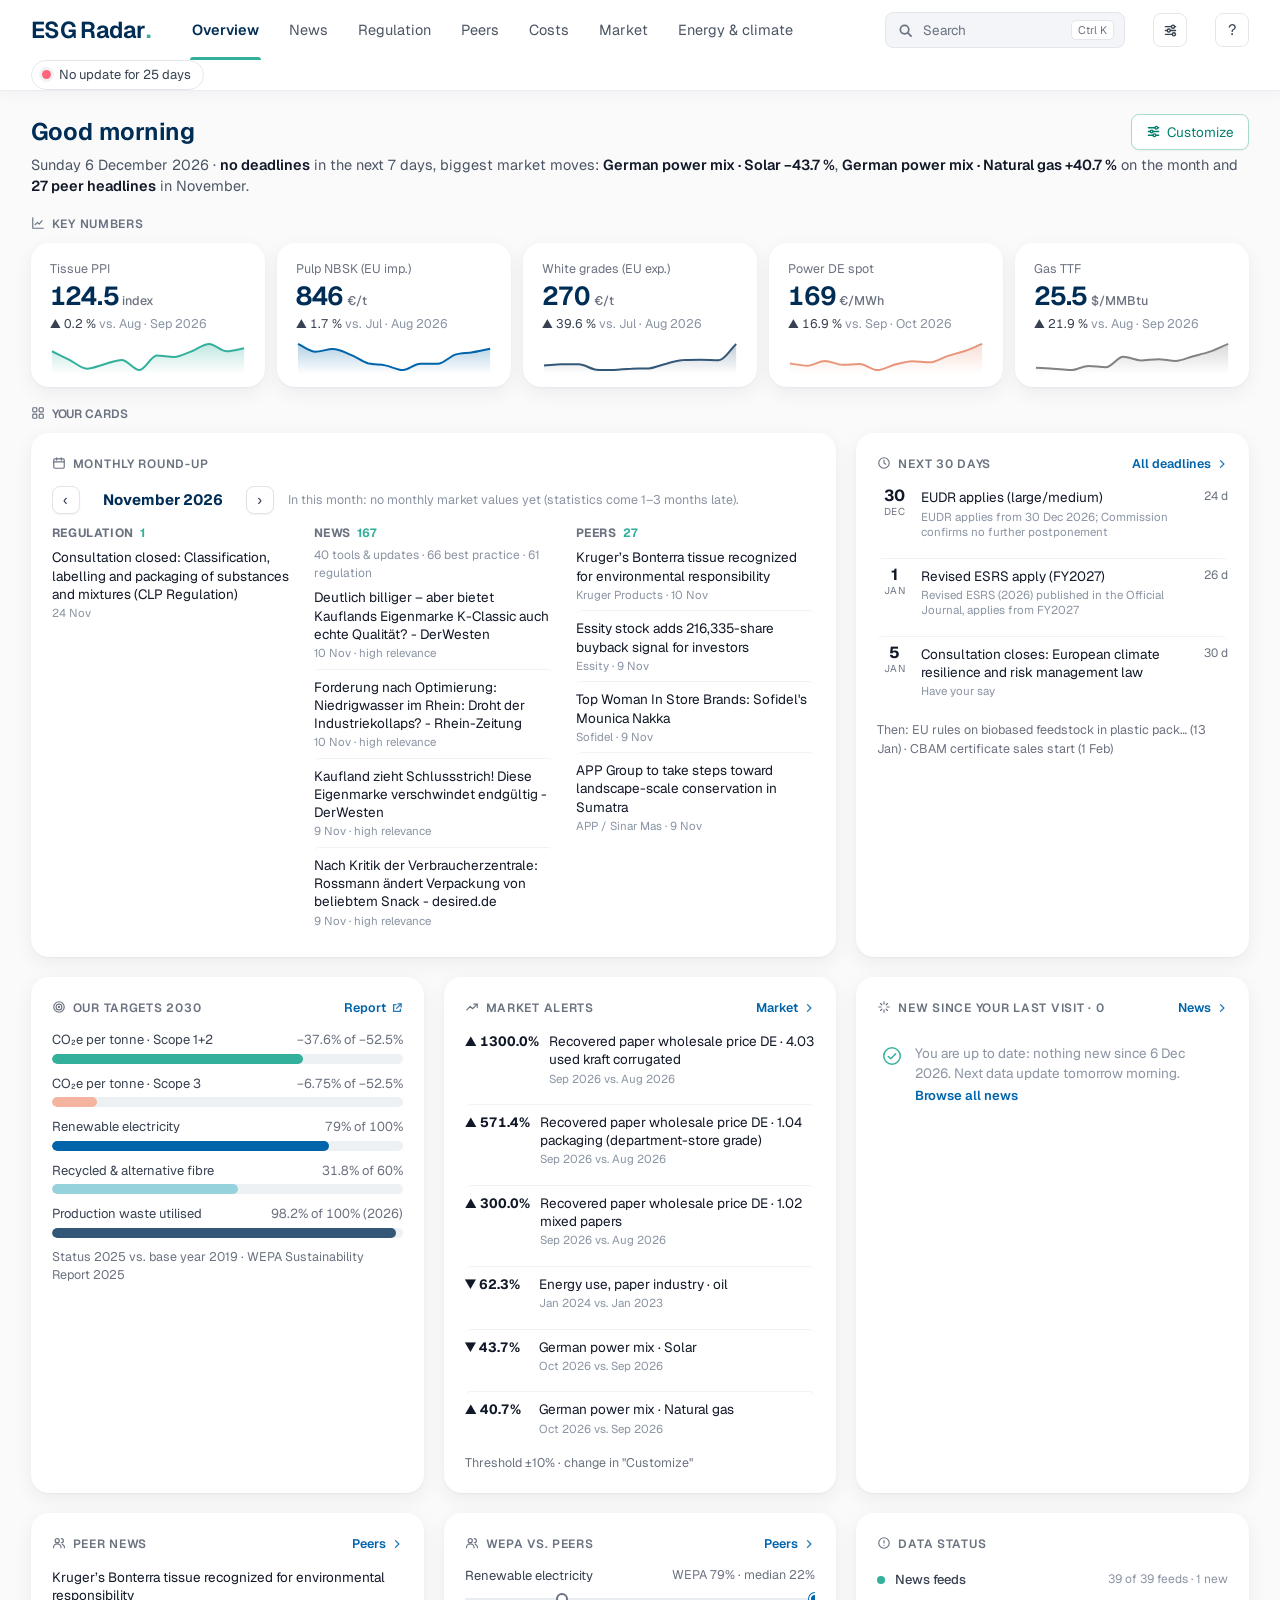
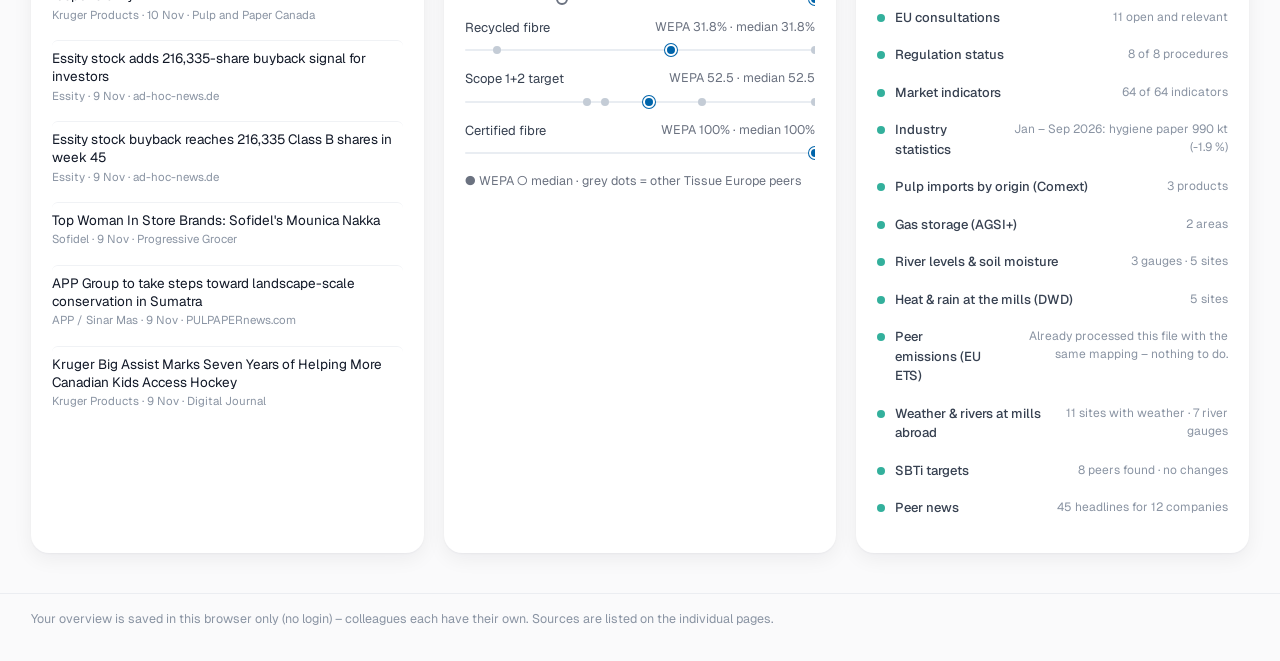
==== commit 6a15b3b7: "Add files via upload" ====
--- a/index.html
+++ b/index.html
@@ -2,16 +2,16 @@
 <html lang="en">
 <head>
 <meta charset="utf-8">
-<script src="assets/theme.js?v=20261110a"></script>
-<script src="assets/look.js?v=20261110a"></script>
-<script src="assets/views.js?v=20261110a"></script>
+<script src="assets/theme.js?v=20261110d"></script>
+<script src="assets/look.js?v=20261110d"></script>
+<script src="assets/views.js?v=20261110d"></script>
 <meta name="viewport" content="width=device-width, initial-scale=1">
 <title>ESG Radar</title>
 <link rel="icon" id="favicon" href="data:image/svg+xml,%3Csvg xmlns=%22http://www.w3.org/2000/svg%22 viewBox=%220 0 64 64%22%3E%3Crect width=%2264%22 height=%2264%22 rx=%2214%22 fill=%22%23002d55%22/%3E%3Cg fill=%22none%22 stroke-linecap=%22round%22 stroke-width=%226%22%3E%3Cpath d=%22M13 39a12 12 0 0 1 12 12%22 stroke=%22%2333b09c%22/%3E%3Cpath d=%22M13 26a25 25 0 0 1 25 25%22 stroke=%22%2396d2dc%22/%3E%3Cpath d=%22M13 13a38 38 0 0 1 38 38%22 stroke=%22%23fff%22/%3E%3C/g%3E%3Ccircle cx=%2213%22 cy=%2251%22 r=%224.5%22 fill=%22%23fff%22/%3E%3C/svg%3E">
 <link rel="preconnect" href="https://fonts.googleapis.com">
 <link rel="preconnect" href="https://fonts.gstatic.com" crossorigin>
 <link rel="stylesheet" href="https://fonts.googleapis.com/css2?family=Geist:wght@400..700&display=swap">
-<script src="assets/status.js?v=20261110a" defer></script>
+<script src="assets/status.js?v=20261110d" defer></script>
 <style>
   :root {
     --blue-900: var(--d-002d55-text, #002d55);
@@ -226,8 +226,8 @@
   .ov-top { margin-bottom: -8px; }
   .kpi-h h3, .cards-h { font-size: 12px !important; line-height: 18px; }
 </style>
-<link rel="stylesheet" href="assets/theme.css?v=20261110a">
-<script src="assets/colresize.js?v=20261110a" defer></script>
+<link rel="stylesheet" href="assets/theme.css?v=20261110d">
+<script src="assets/colresize.js?v=20261110d" defer></script>
 <script>
   // Old links to the News page (…/#area=climate, #tab=monthly …) now live on news.html
   // (only for links from outside – clicking "Overview" inside the site never redirects)
@@ -283,7 +283,7 @@
   <p>Your overview is saved in this browser only (no login) – colleagues each have their own. Sources are listed on the individual pages.</p>
 </div></footer>
 
-<script src="assets/carbon.js?v=20261110a"></script>
+<script src="assets/carbon.js?v=20261110d"></script>
 <script>
 (function () {
   const $ = (id) => document.getElementById(id);
@@ -821,7 +821,7 @@
   });
 })();
 </script>
-<script src="assets/search.js?v=20261110a" defer></script>
-<script src="assets/guide.js?v=20261110a" defer></script>
+<script src="assets/search.js?v=20261110d" defer></script>
+<script src="assets/guide.js?v=20261110d" defer></script>
 </body>
 </html>
--- a/assets/theme.css
+++ b/assets/theme.css
@@ -610,3 +610,7 @@
 /* Market tabs without a side panel (Industry, Grid carbon intensity, Water): content uses the full width */
 main.layout.no-side { grid-template-columns: minmax(0, 1fr) !important; }
 main.layout.no-side > .side { display: none !important; }
+
+/* One hover for every card in the dashboard (overview, news, at-a-glance, indicator tiles) */
+.kpi, .tile, .card, .w, .panel.tc, .c-strip { transition: border-color .15s, box-shadow .15s; }
+:root .kpi:hover, :root .tile:hover, :root .card:hover, :root .ov-grid:not(.editing) > .w:hover, :root .panel.tc:hover, :root .c-strip:hover { border-color: var(--d-c9d6e3-border, #c9d6e3); box-shadow: 0 4px 16px rgba(0, 45, 85, .07); }
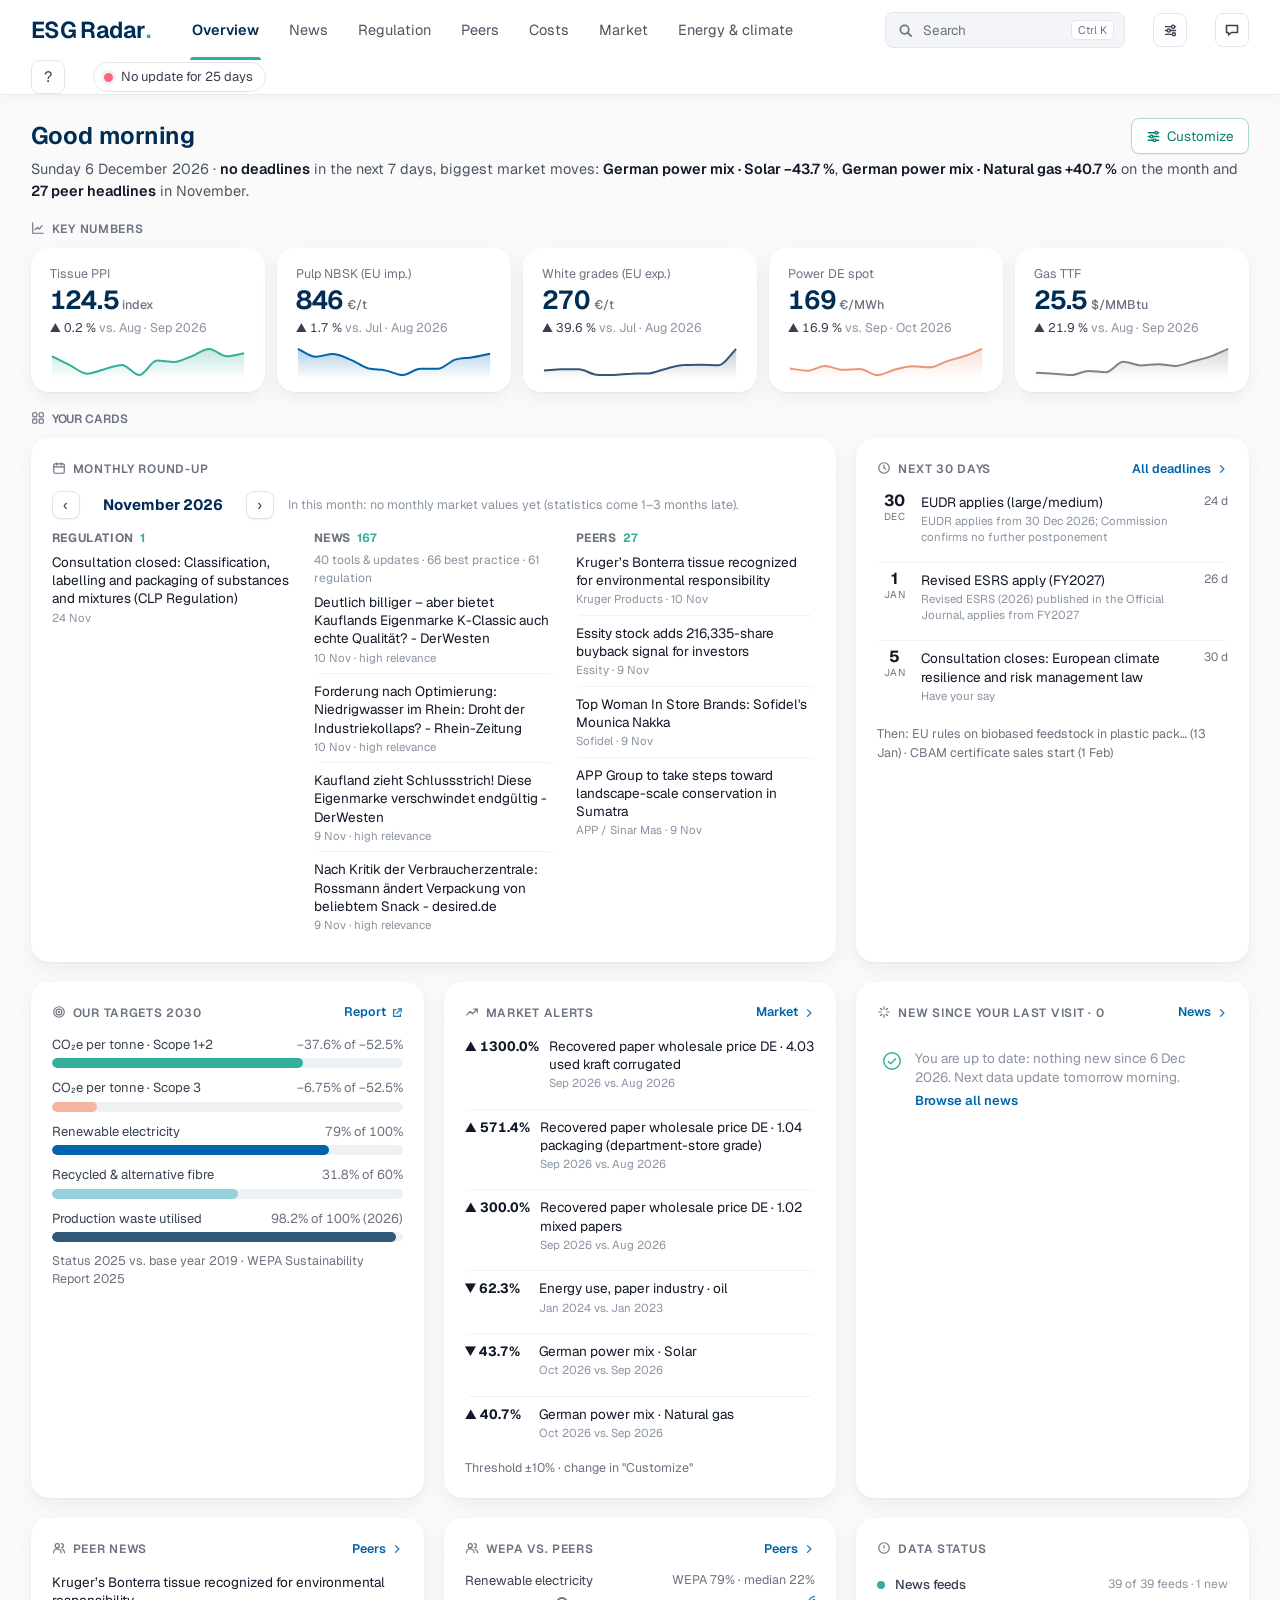
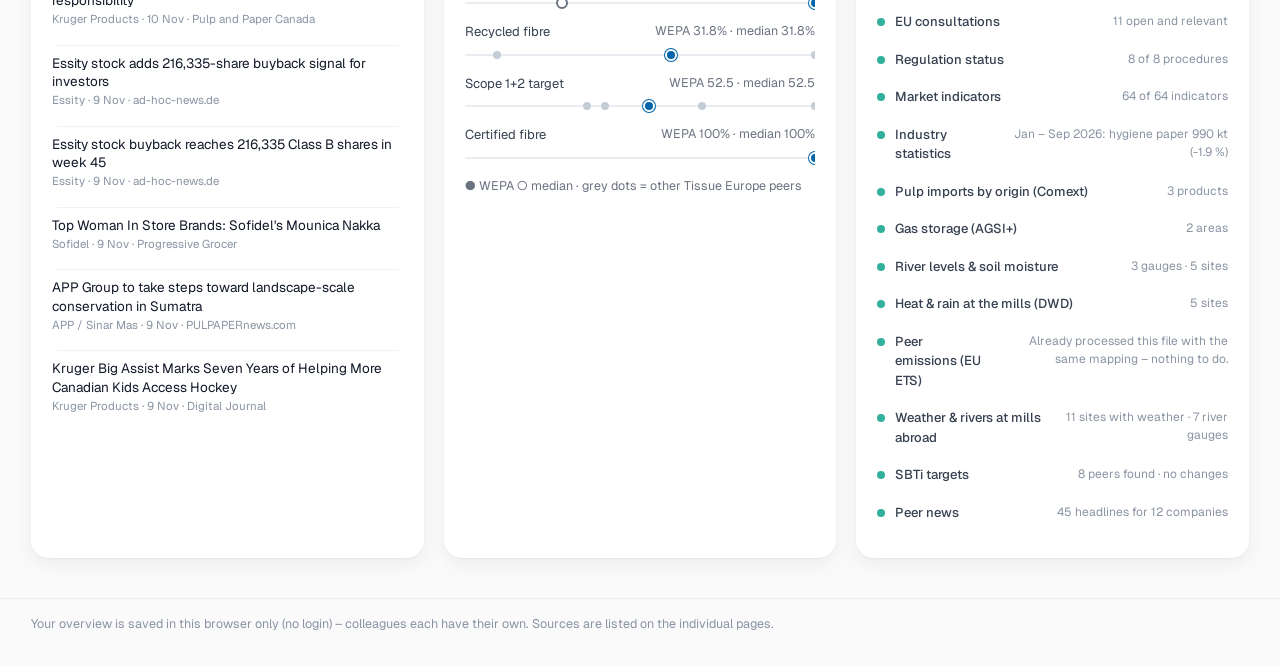
==== commit 6dca4504: "Add files via upload" ====
--- a/index.html
+++ b/index.html
@@ -2,16 +2,16 @@
 <html lang="en">
 <head>
 <meta charset="utf-8">
-<script src="assets/theme.js?v=20261110d"></script>
-<script src="assets/look.js?v=20261110d"></script>
-<script src="assets/views.js?v=20261110d"></script>
+<script src="assets/theme.js?v=20261110f"></script>
+<script src="assets/look.js?v=20261110f"></script>
+<script src="assets/views.js?v=20261110f"></script>
 <meta name="viewport" content="width=device-width, initial-scale=1">
 <title>ESG Radar</title>
 <link rel="icon" id="favicon" href="data:image/svg+xml,%3Csvg xmlns=%22http://www.w3.org/2000/svg%22 viewBox=%220 0 64 64%22%3E%3Crect width=%2264%22 height=%2264%22 rx=%2214%22 fill=%22%23002d55%22/%3E%3Cg fill=%22none%22 stroke-linecap=%22round%22 stroke-width=%226%22%3E%3Cpath d=%22M13 39a12 12 0 0 1 12 12%22 stroke=%22%2333b09c%22/%3E%3Cpath d=%22M13 26a25 25 0 0 1 25 25%22 stroke=%22%2396d2dc%22/%3E%3Cpath d=%22M13 13a38 38 0 0 1 38 38%22 stroke=%22%23fff%22/%3E%3C/g%3E%3Ccircle cx=%2213%22 cy=%2251%22 r=%224.5%22 fill=%22%23fff%22/%3E%3C/svg%3E">
 <link rel="preconnect" href="https://fonts.googleapis.com">
 <link rel="preconnect" href="https://fonts.gstatic.com" crossorigin>
 <link rel="stylesheet" href="https://fonts.googleapis.com/css2?family=Geist:wght@400..700&display=swap">
-<script src="assets/status.js?v=20261110d" defer></script>
+<script src="assets/status.js?v=20261110f" defer></script>
 <style>
   :root {
     --blue-900: var(--d-002d55-text, #002d55);
@@ -226,8 +226,8 @@
   .ov-top { margin-bottom: -8px; }
   .kpi-h h3, .cards-h { font-size: 12px !important; line-height: 18px; }
 </style>
-<link rel="stylesheet" href="assets/theme.css?v=20261110d">
-<script src="assets/colresize.js?v=20261110d" defer></script>
+<link rel="stylesheet" href="assets/theme.css?v=20261110f">
+<script src="assets/colresize.js?v=20261110f" defer></script>
 <script>
   // Old links to the News page (…/#area=climate, #tab=monthly …) now live on news.html
   // (only for links from outside – clicking "Overview" inside the site never redirects)
@@ -283,7 +283,7 @@
   <p>Your overview is saved in this browser only (no login) – colleagues each have their own. Sources are listed on the individual pages.</p>
 </div></footer>
 
-<script src="assets/carbon.js?v=20261110d"></script>
+<script src="assets/carbon.js?v=20261110f"></script>
 <script>
 (function () {
   const $ = (id) => document.getElementById(id);
@@ -821,7 +821,8 @@
   });
 })();
 </script>
-<script src="assets/search.js?v=20261110d" defer></script>
-<script src="assets/guide.js?v=20261110d" defer></script>
+<script src="assets/search.js?v=20261110f" defer></script>
+<script src="assets/guide.js?v=20261110f" defer></script>
+<script src="assets/feedback.js?v=20261110f" defer></script>
 </body>
 </html>
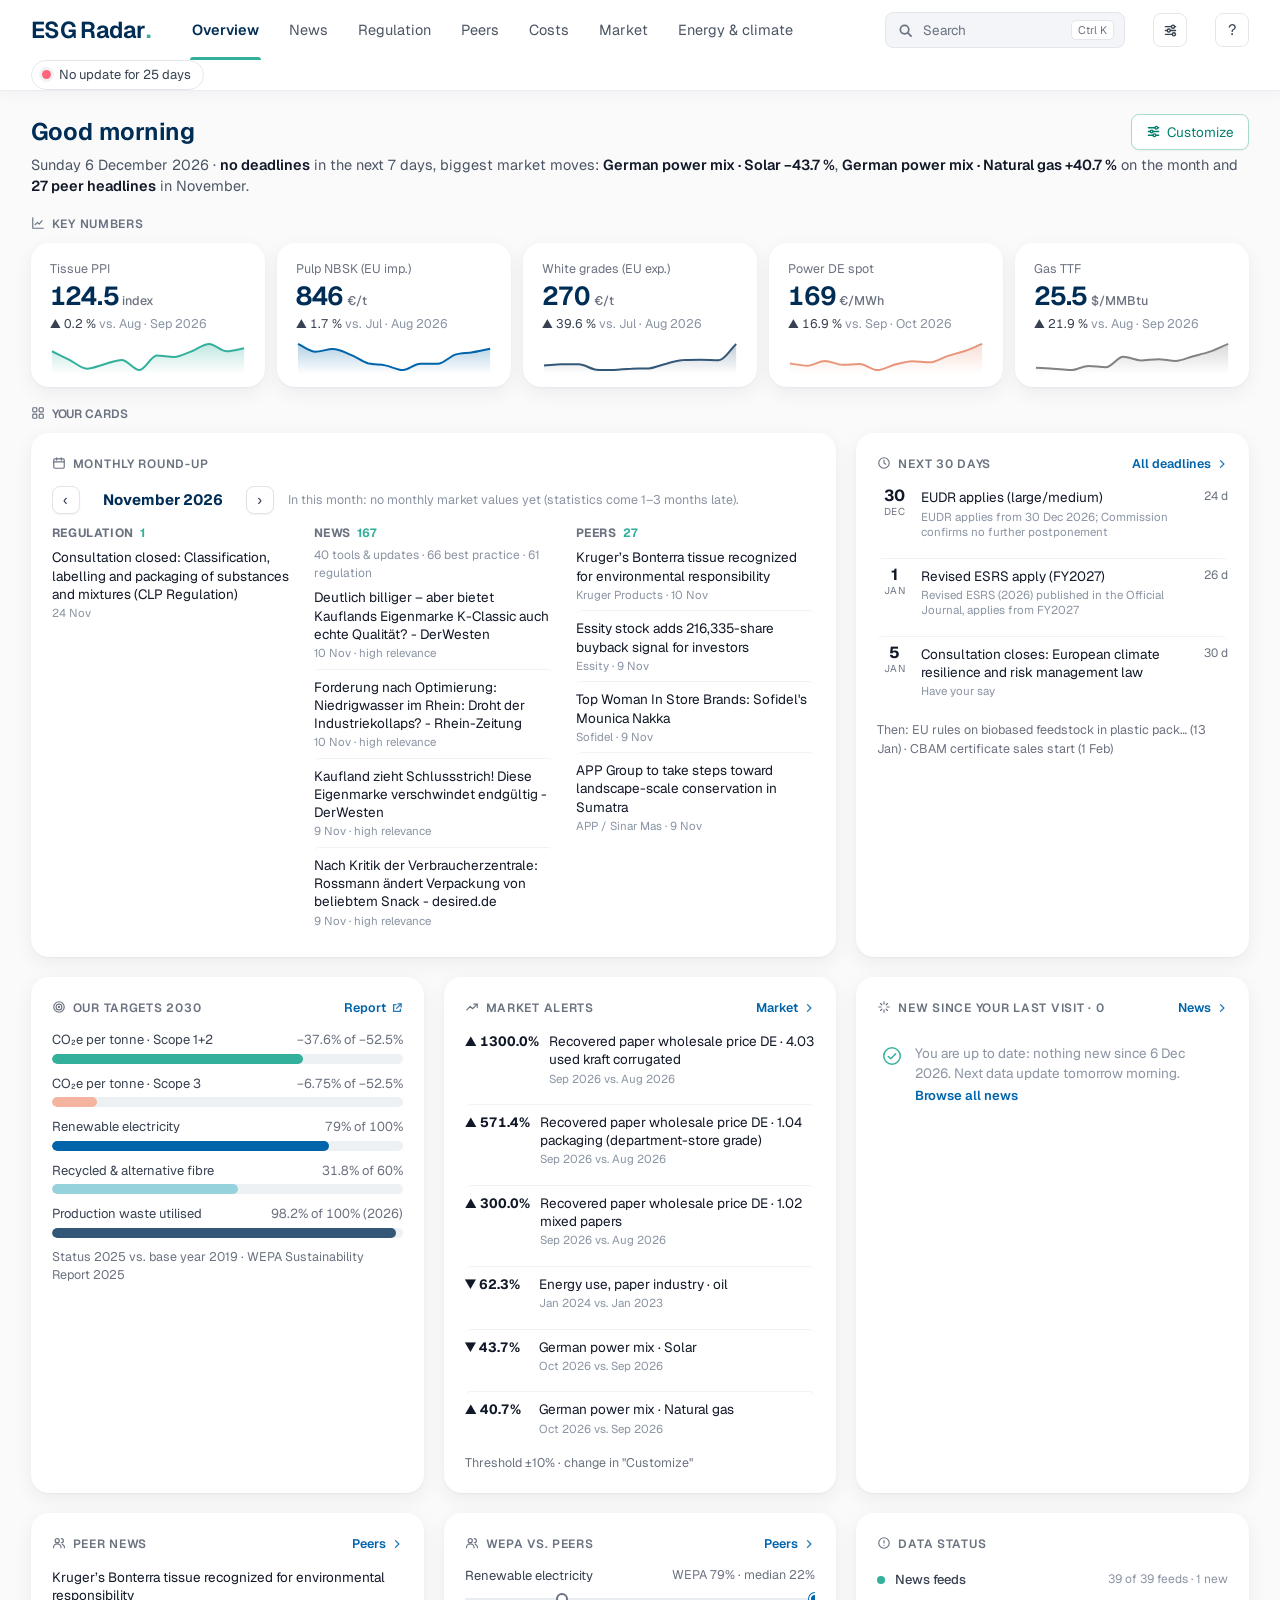
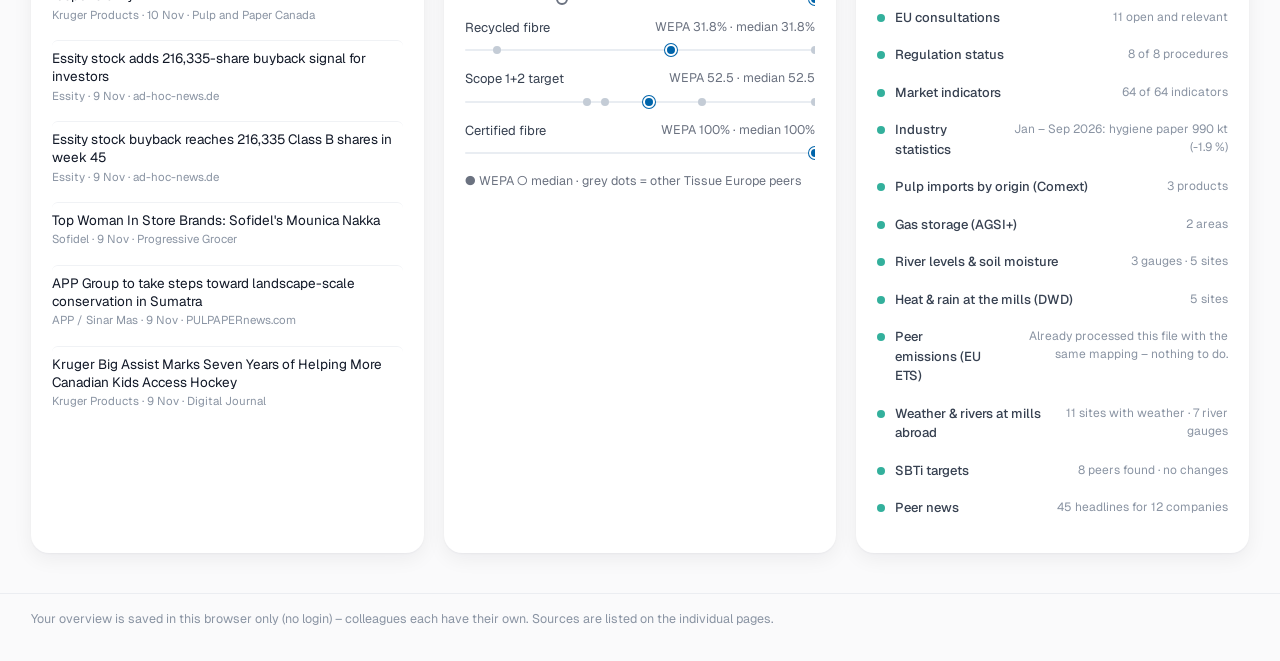
==== commit 6b050449: "Add files via upload" ====
--- a/index.html
+++ b/index.html
@@ -2,16 +2,16 @@
 <html lang="en">
 <head>
 <meta charset="utf-8">
-<script src="assets/theme.js?v=20261110f"></script>
-<script src="assets/look.js?v=20261110f"></script>
-<script src="assets/views.js?v=20261110f"></script>
+<script src="assets/theme.js?v=20261110g"></script>
+<script src="assets/look.js?v=20261110g"></script>
+<script src="assets/views.js?v=20261110g"></script>
 <meta name="viewport" content="width=device-width, initial-scale=1">
 <title>ESG Radar</title>
 <link rel="icon" id="favicon" href="data:image/svg+xml,%3Csvg xmlns=%22http://www.w3.org/2000/svg%22 viewBox=%220 0 64 64%22%3E%3Crect width=%2264%22 height=%2264%22 rx=%2214%22 fill=%22%23002d55%22/%3E%3Cg fill=%22none%22 stroke-linecap=%22round%22 stroke-width=%226%22%3E%3Cpath d=%22M13 39a12 12 0 0 1 12 12%22 stroke=%22%2333b09c%22/%3E%3Cpath d=%22M13 26a25 25 0 0 1 25 25%22 stroke=%22%2396d2dc%22/%3E%3Cpath d=%22M13 13a38 38 0 0 1 38 38%22 stroke=%22%23fff%22/%3E%3C/g%3E%3Ccircle cx=%2213%22 cy=%2251%22 r=%224.5%22 fill=%22%23fff%22/%3E%3C/svg%3E">
 <link rel="preconnect" href="https://fonts.googleapis.com">
 <link rel="preconnect" href="https://fonts.gstatic.com" crossorigin>
 <link rel="stylesheet" href="https://fonts.googleapis.com/css2?family=Geist:wght@400..700&display=swap">
-<script src="assets/status.js?v=20261110f" defer></script>
+<script src="assets/status.js?v=20261110g" defer></script>
 <style>
   :root {
     --blue-900: var(--d-002d55-text, #002d55);
@@ -226,8 +226,8 @@
   .ov-top { margin-bottom: -8px; }
   .kpi-h h3, .cards-h { font-size: 12px !important; line-height: 18px; }
 </style>
-<link rel="stylesheet" href="assets/theme.css?v=20261110f">
-<script src="assets/colresize.js?v=20261110f" defer></script>
+<link rel="stylesheet" href="assets/theme.css?v=20261110g">
+<script src="assets/colresize.js?v=20261110g" defer></script>
 <script>
   // Old links to the News page (…/#area=climate, #tab=monthly …) now live on news.html
   // (only for links from outside – clicking "Overview" inside the site never redirects)
@@ -283,7 +283,7 @@
   <p>Your overview is saved in this browser only (no login) – colleagues each have their own. Sources are listed on the individual pages.</p>
 </div></footer>
 
-<script src="assets/carbon.js?v=20261110f"></script>
+<script src="assets/carbon.js?v=20261110g"></script>
 <script>
 (function () {
   const $ = (id) => document.getElementById(id);
@@ -821,8 +821,7 @@
   });
 })();
 </script>
-<script src="assets/search.js?v=20261110f" defer></script>
-<script src="assets/guide.js?v=20261110f" defer></script>
-<script src="assets/feedback.js?v=20261110f" defer></script>
+<script src="assets/search.js?v=20261110g" defer></script>
+<script src="assets/guide.js?v=20261110g" defer></script>
 </body>
 </html>
